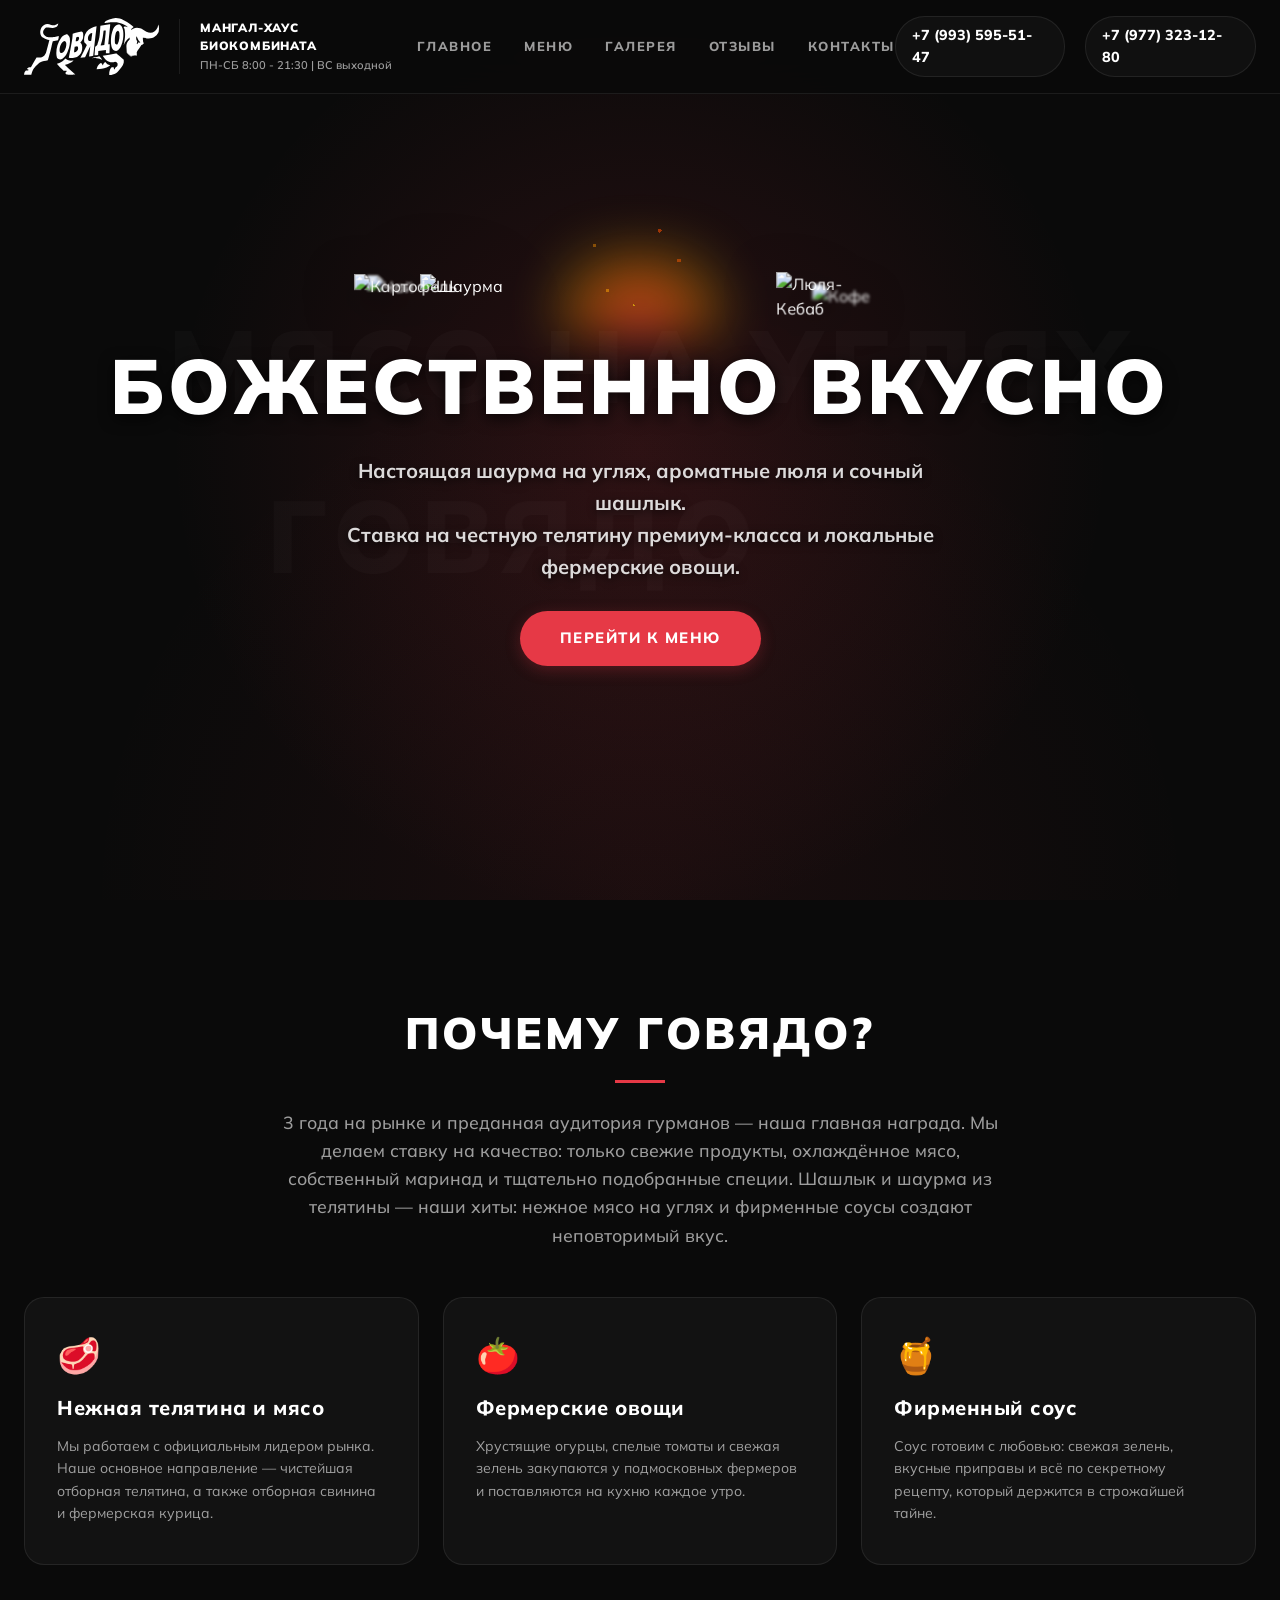
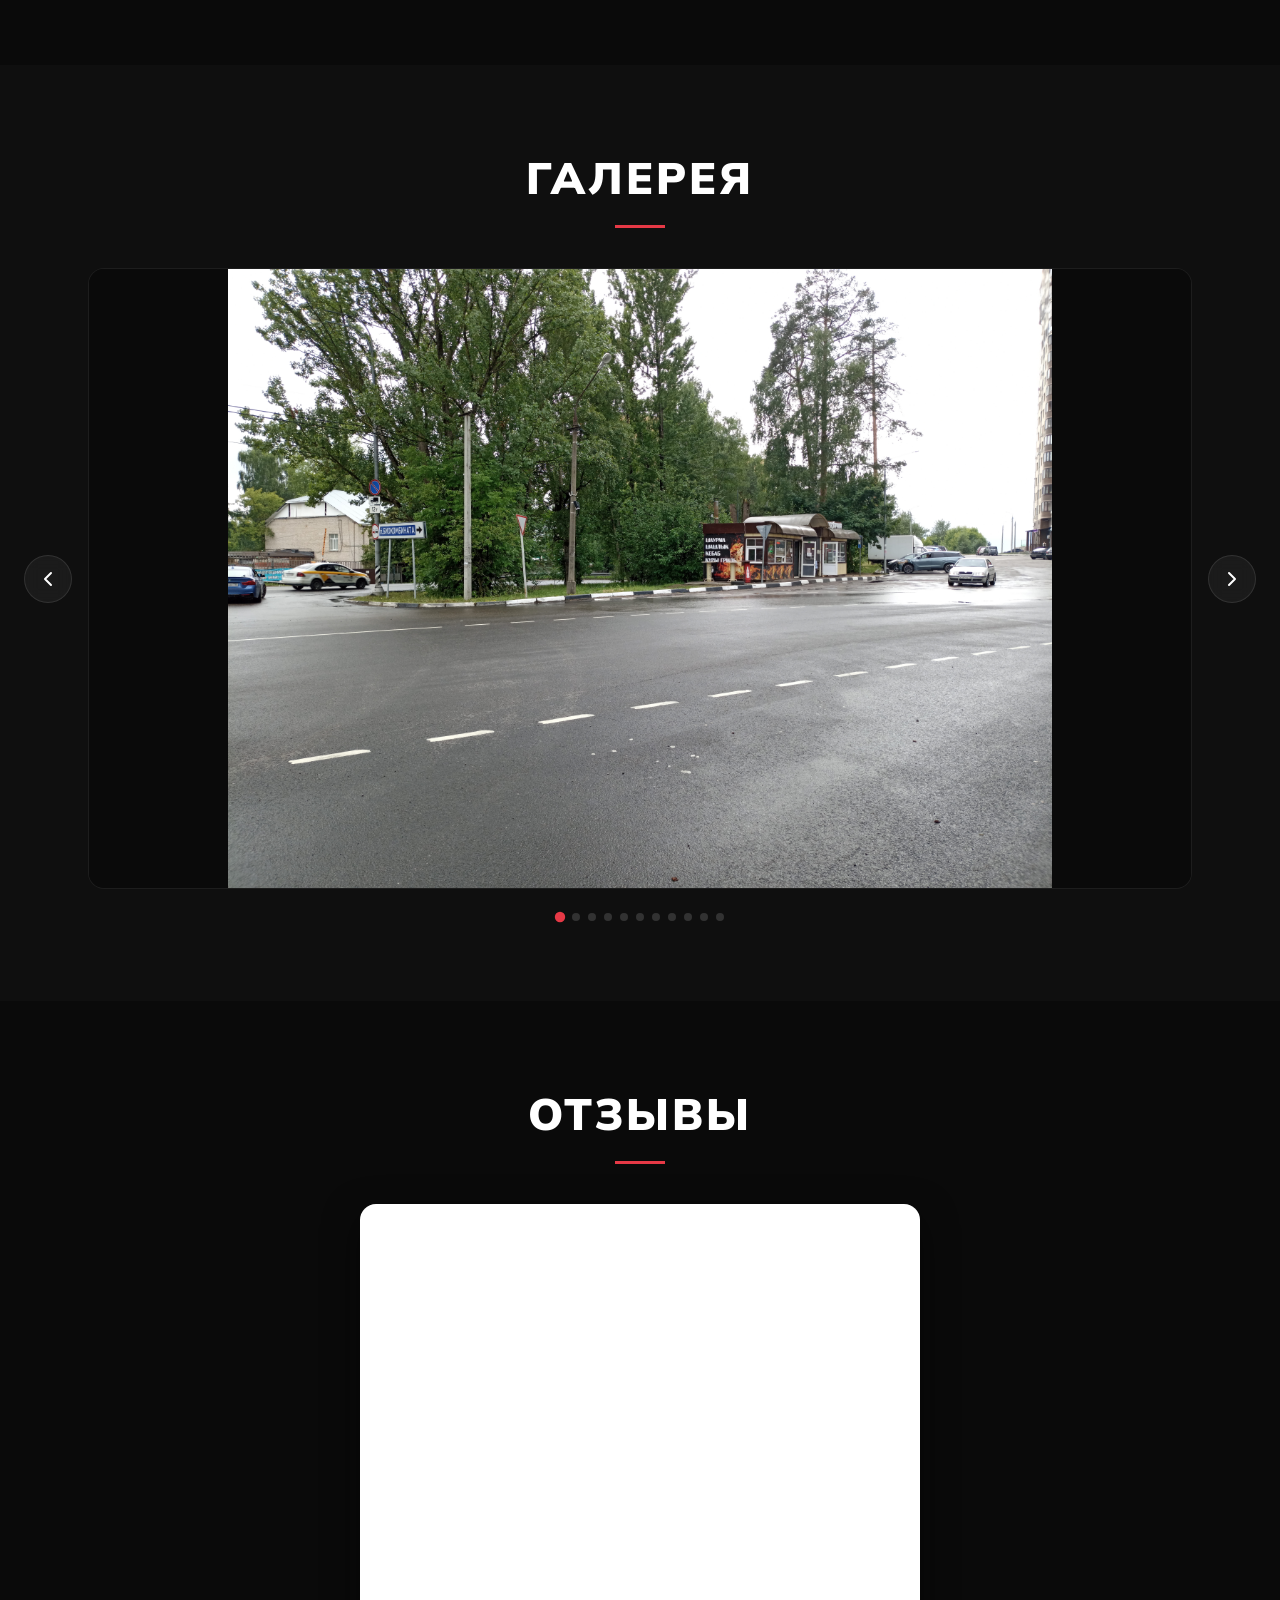
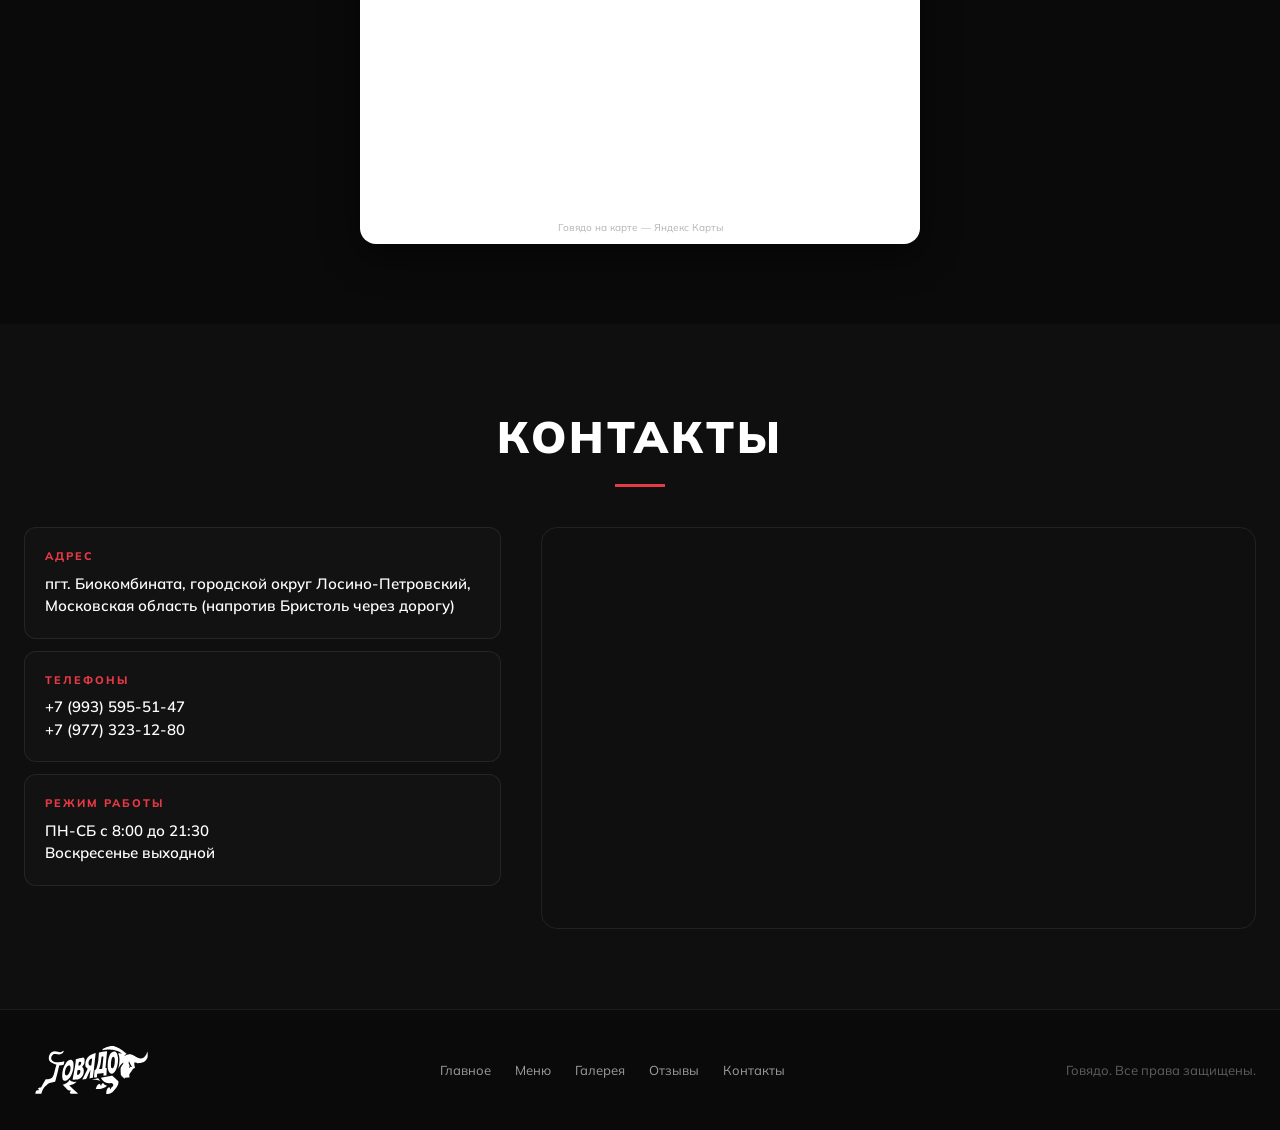
==== index.html @ b2fce22b "desfix" ====
<!DOCTYPE html>
<html lang="ru">
<head>
    <meta charset="UTF-8">
    <meta name="viewport" content="width=device-width, initial-scale=1.0">
    <title>Главная - Говядо</title>
    <meta name="description" content="Мангал-хаус Говядо в пгт Биокомбината. Премиальное мясо на углях, сочная телятина от Марр Руссия.">
    <link rel="preconnect" href="https://fonts.googleapis.com">
    <link rel="preconnect" href="https://fonts.gstatic.com" crossorigin>
    <link href="https://fonts.googleapis.com/css2?family=Mulish:wght@400;600;700;800;900&display=swap" rel="stylesheet">
    <link rel="stylesheet" href="assets/css/main.css?v=67.3">
    <link rel="icon" type="image/svg+xml" href="favicon.svg">

    <!-- Yandex.Metrika counter -->
    <script type="text/javascript">
        (function(m,e,t,r,i,k,a){
            m[i]=m[i]||function(){(m[i].a=m[i].a||[]).push(arguments)};
            m[i].l=1*new Date();
            for (var j = 0; j < document.scripts.length; j++) {if (document.scripts[j].src === r) { return; }}
            k=e.createElement(t),a=e.getElementsByTagName(t)[0],k.async=1,k.src=r,a.parentNode.insertBefore(k,a)
        })(window, document,'script','https://mc.yandex.ru/metrika/tag.js?id=110276403', 'ym');

        ym(110276403, 'init', {ssr:true, webvisor:true, clickmap:true, ecommerce:"dataLayer", referrer: document.referrer, url: location.href, accurateTrackBounce:true, trackLinks:true});
    </script>
    <noscript><div><img src="https://mc.yandex.ru/watch/110276403" style="position:absolute; left:-9999px;" alt="" /></div></noscript>
    <!-- /Yandex.Metrika counter -->
</head>
<body>

    <!-- Задний фон навигации (Для клика на пустое место) -->
    <div class="nav__backdrop"></div>
    
    <!-- Шапка -->
    <header class="header">
        <div class="header__inner">
            <div class="header__left">
                <a href="./" class="logo">
                    <img src="assets/images/logo-white.svg" alt="Говядо" class="logo__img">
                </a>
                <div class="header__shop-info">
                    <span class="shop-info__title">Мангал-хаус Биокомбината</span>
                    <span class="shop-info__subtitle">ПН-СБ 8:00 - 21:30 | ВС выходной</span>
                </div>
            </div>
            
            <nav class="nav">
                <a href="./" class="nav__link">Главное</a>
                <a href="menu" class="nav__link">Меню</a>
                <a href="./#gallery" class="nav__link">Галерея</a>
                <a href="./#reviews" class="nav__link">Отзывы</a>
                <a href="./#contacts" class="nav__link">Контакты</a>
            </nav>

            <div class="header__right">
                <a href="tel:+79935955147" class="header__phone">+7 (993) 595-51-47</a>
                <a href="tel:+79773231280" class="header__phone">+7 (977) 323-12-80</a>
                <button class="nav__toggle" aria-label="Открыть меню">
                    <span></span>
                    <span></span>
                    <span></span>
                </button>
            </div>
        </div>
    </header>

    <!-- Легенда (Hero) -->
    <section class="hero" id="hero">
        <div class="hero__bg">
            <div class="hero__bg-overlay"></div>
        </div>

        <div class="hero__marquee">
            <div class="marquee-row marquee-row--left">
                <div class="marquee-track">
                    <div class="marquee-group">
                        <span>МЯСО НА УГЛЯХ</span><span>ШАУРМА</span><span>ЗАКУСКИ</span>
                    </div>
                    <div class="marquee-group" aria-hidden="true">
                        <span>ЗАКУСКИ</span><span>ШАУРМА</span><span>МЯСО НА УГЛЯХ</span>
                    </div>
                </div>
            </div>
            <div class="marquee-row marquee-row--right">
                <div class="marquee-track">
                    <div class="marquee-group">
                        <span>ГОВЯДО</span><span>ГОВЯДО</span><span>ГОВЯДО</span><span>ГОВЯДО</span>
                    </div>
                    <div class="marquee-group" aria-hidden="true">
                        <span>ГОВЯДО</span><span>ГОВЯДО</span><span>ГОВЯДО</span><span>ГОВЯДО</span>
                    </div>
                </div>
            </div>
        </div>

        <div class="hero__product-wrapper">
            <img src="assets/images/tea.webp" class="hero__float hero__float--bg float-tea" alt="Чай">
            <img src="assets/images/coffee.webp" class="hero__float hero__float--bg float-coffee" alt="Кофе">
            <div class="hero__fire-glow"></div>
            <div class="hero__fire-sparks"></div>
            <img src="assets/images/shawarma.webp" class="hero__product-img" alt="Шаурма">
            <img src="assets/images/fries.webp" class="hero__float hero__float--fg float-fries" alt="Картофель">
            <img src="assets/images/kebab.webp" class="hero__float hero__float--fg float-kebab" alt="Люля-Кебаб">
        </div>

        <div class="hero__cta">
            <h1 class="hero__title">Божественно вкусно</h1>
            <p class="hero__subtitle">
                Настоящая шаурма на углях, ароматные люля и сочный шашлык.<br>
                Ставка на честную телятину премиум-класса и локальные фермерские овощи.
            </p>
            <a href="menu" class="hero__btn">Перейти к меню</a>
        </div>
    </section>

    <!-- О нас -->
    <section class="about">
        <div class="container">
            <h2 class="section-title">Почему Говядо?</h2>

            <p class="about__subtitle">
                3 года на рынке и преданная аудитория гурманов — наша главная награда. 
                Мы делаем ставку на качество: только свежие продукты, охлаждённое мясо, собственный маринад и тщательно подобранные специи.
                Шашлык и шаурма из телятины — наши хиты: нежное мясо на углях и фирменные соусы создают неповторимый вкус.
            </p>
            
            <div class="about__features">
                <div class="about__feature">
                    <div class="about__feature-icon">🥩</div>
                    <h3 class="about__feature-title">Нежная телятина и мясо</h3>
                    <p class="about__feature-text">Мы работаем с официальным лидером рынка. Наше основное направление — чистейшая отборная телятина, а также отборная свинина и фермерская курица.</p>
                </div>
                <div class="about__feature">
                    <div class="about__feature-icon">🍅</div>
                    <h3 class="about__feature-title">Фермерские овощи</h3>
                    <p class="about__feature-text">Хрустящие огурцы, спелые томаты и свежая зелень закупаются у подмосковных фермеров и поставляются на кухню каждое утро.</p>
                </div>
                <div class="about__feature">
                    <div class="about__feature-icon">🍯</div>
                    <h3 class="about__feature-title">Фирменный соус</h3>
                    <p class="about__feature-text">Соус готовим с любовью: свежая зелень, вкусные приправы и всё по секретному рецепту, который держится в строжайшей тайне.</p>
                </div>
            </div>
        </div>
    </section>

    <!-- Галерея -->
    <section class="gallery" id="gallery">
        <div class="container">
            <h2 class="section-title">Галерея</h2>
            <div class="gallery__slider">
                <button class="gallery__btn gallery__btn--prev" aria-label="Предыдущее фото">
                    <svg width="24" height="24" viewBox="0 0 24 24" fill="none" stroke="currentColor" stroke-width="2" stroke-linecap="round" stroke-linejoin="round"><polyline points="15 18 9 12 15 6"></polyline></svg>
                </button>
                <div class="gallery__viewport">
                    <div class="gallery__track">
                        <div class="gallery__slide"><img src="assets/images/panorama.jpg" alt="1"></div>
                        <div class="gallery__slide"><img src="assets/images/gallery-1.webp" alt="2"></div>
                        <div class="gallery__slide"><img src="assets/images/gallery-2.webp" alt="3"></div>
                        <div class="gallery__slide"><img src="assets/images/gallery-3.webp" alt="4"></div>
                        <div class="gallery__slide"><img src="assets/images/gallery-4.webp" alt="5"></div>
                        <div class="gallery__slide"><img src="assets/images/gallery-5.webp" alt="6"></div>
                        <div class="gallery__slide"><img src="assets/images/gallery-6.webp" alt="7"></div>
                        <div class="gallery__slide"><img src="assets/images/gallery-7.webp" alt="8"></div>
                        <div class="gallery__slide"><img src="assets/images/gallery-8.webp" alt="9"></div>
                        <div class="gallery__slide"><img src="assets/images/gallery-9.webp" alt="10"></div>
                        <div class="gallery__slide"><img src="assets/images/gallery-10.webp" alt="11"></div>
                    </div>
                </div>
                <button class="gallery__btn gallery__btn--next" aria-label="Следующее фото">
                    <svg width="24" height="24" viewBox="0 0 24 24" fill="none" stroke="currentColor" stroke-width="2" stroke-linecap="round" stroke-linejoin="round"><polyline points="9 18 15 12 9 6"></polyline></svg>
                </button>
            </div>
            <div class="gallery__dots"></div>
        </div>
    </section>

    <!-- Отзывы -->
    <section class="reviews" id="reviews">
        <div class="container">
            <h2 class="section-title">Отзывы</h2>
            <div class="reviews__widget-wrapper">
                <div class="reviews__widget">
                    <iframe class="reviews__iframe" src="https://yandex.ru/maps-reviews-widget/95020799240?comments" loading="lazy"></iframe>
                    <a href="https://yandex.ru/maps/org/govyado/95020799240/" target="_blank" class="reviews__yandex-link">Говядо на карте — Яндекс Карты</a>
                </div>
            </div>
        </div>
    </section>

    <!-- Контакты -->
    <section class="contacts" id="contacts">
        <div class="container">
            <h2 class="section-title">Контакты</h2>
            <div class="contacts__grid">
                <div class="contacts__info">
                    <div class="contacts__item">
                        <h3 class="contacts__label">Адрес</h3>
                        <p class="contacts__value">пгт. Биокомбината, городской округ Лосино-Петровский, Московская область (напротив Бристоль через дорогу)</p>
                    </div>
                    <div class="contacts__item">
                        <h3 class="contacts__label">Телефоны</h3>
                        <p class="contacts__value"><a href="tel:+79935955147">+7 (993) 595-51-47</a></p>
                        <p class="contacts__value"><a href="tel:+79773231280">+7 (977) 323-12-80</a></p>
                    </div>
                    <div class="contacts__item">
                        <h3 class="contacts__label">Режим работы</h3>
                        <p class="contacts__value">ПН-СБ с 8:00 до 21:30<br>Воскресенье выходной</p>
                    </div>
                </div>

                <div class="contacts__map">
                    <iframe 
                        src="https://yandex.ru/map-widget/v1/?ll=38.114979%2C55.915311&z=16&pt=38.114979%2C55.915311%2Cpm2rdm" 
                        width="100%" 
                        height="400" 
                        frameborder="0" 
                        allowfullscreen="true"
                        loading="lazy"
                        title="Карта Яндекс">
                    </iframe>
                </div>
            </div>
        </div>
    </section>

    <!-- Подвал -->
    <footer class="footer">
        <div class="container">
            <div class="footer__inner">
                <a href="#" class="logo">
                    <img src="assets/images/logo-white.svg" alt="Говядо" class="logo__img">
                </a>
                <nav class="footer__nav">
                    <a href="#hero">Главное</a>
                    <a href="menu">Меню</a>
                    <a href="#gallery">Галерея</a>
                    <a href="#reviews">Отзывы</a>
                    <a href="#contacts">Контакты</a>
                </nav>
                <p class="footer__copy">Говядо. Все права защищены.</p>
            </div>
        </div>
    </footer>

    <script src="assets/js/main.js?v=67.3"></script>
</body>
</html>
---- assets/css/main.css ----
/* ============================================
   Говядо — Unified Production Stylesheet
   Font: Mulish (weights 400,500,600,700,800,900)
   ============================================ */

/* ============================================
   CSS Variables & Reset
   ============================================ */
:root {
    --font-main: 'Mulish', -apple-system, BlinkMacSystemFont, 'Segoe UI', Roboto, sans-serif;
    --color-bg: #0a0a0a;
    --color-bg-secondary: #0f0f0f;
    --color-surface: #121212;
    --color-surface-hover: #181818;
    --color-accent: #e63946;
    --color-accent-hover: #f2525f;
    --color-accent-dark: #c42b38;
    --color-text: #ffffff;
    --color-text-muted: rgba(255, 255, 255, 0.6);
    --color-text-dim: rgba(255, 255, 255, 0.35);
    --color-border: rgba(255, 255, 255, 0.08);
    --color-border-hover: rgba(230, 57, 70, 0.25);
    --radius-sm: 8px;
    --radius-md: 12px;
    --radius-lg: 16px;
    --radius-xl: 20px;
    --radius-pill: 30px;
    --shadow-sm: 0 4px 12px rgba(0, 0, 0, 0.3);
    --shadow-md: 0 12px 35px rgba(0, 0, 0, 0.5);
    --shadow-accent: 0 4px 15px rgba(230, 57, 70, 0.25);
    --transition-fast: 0.2s cubic-bezier(0.25, 1, 0.5, 1);
    --transition-base: 0.3s cubic-bezier(0.25, 1, 0.5, 1);
    --transition-slow: 0.6s cubic-bezier(0.25, 1, 0.5, 1);
}

*, *::before, *::after {
    margin: 0;
    padding: 0;
    box-sizing: border-box;
}

html {
    scroll-behavior: smooth;
    font-size: 16px;
    -webkit-text-size-adjust: 100%;
    -webkit-font-smoothing: antialiased;
    -moz-osx-font-smoothing: grayscale;
}

body {
    font-family: var(--font-main);
    background-color: var(--color-bg);
    color: var(--color-text);
    line-height: 1.5;
    overflow-x: hidden;
    font-weight: 400;
}

a {
    color: inherit;
    text-decoration: none;
    font-family: var(--font-main);
}

button {
    font-family: var(--font-main);
}

img {
    max-width: 100%;
    height: auto;
    display: block;
}

.container {
    width: 100%;
    max-width: 1280px;
    margin: 0 auto;
    padding: 0 20px;
}

/* ============================================
   Header / Navigation (Додо-дизайн)
   ============================================ */
.header {
    position: fixed;
    top: 0;
    left: 0;
    right: 0;
    z-index: 1000;
    padding: 16px 0;
    background: rgba(10, 10, 10, 0.85);
    backdrop-filter: blur(20px);
    -webkit-backdrop-filter: blur(20px);
    border-bottom: 1px solid var(--color-border);
    transition: padding var(--transition-base), background var(--transition-base);
}

.header--scrolled {
    padding: 10px 0;
    background: rgba(10, 10, 10, 0.95);
}

.header__inner {
    display: flex;
    align-items: center;
    justify-content: space-between;
    max-width: 1280px;
    margin: 0 auto;
    padding: 0 20px;
    position: relative;
    z-index: 1001;
}

.header__left {
    display: flex;
    align-items: center;
    gap: 20px;
}

.header__shop-info {
    display: flex;
    flex-direction: column;
    border-left: 1px solid var(--color-border);
    padding-left: 20px;
}

.shop-info__title {
    font-size: 0.75rem;
    font-weight: 900;
    text-transform: uppercase;
    letter-spacing: 0.8px;
    color: var(--color-text);
}

.shop-info__subtitle {
    font-size: 0.7rem;
    font-weight: 600;
    color: var(--color-text-muted);
    margin-top: 2px;
}

.header__right {
    display: flex;
    align-items: center;
    gap: 20px;
}

.header__phone {
    font-size: 0.9rem;
    font-weight: 800;
    color: var(--color-text);
    transition: color var(--transition-fast), transform var(--transition-fast);
    padding: 8px 16px;
    background: rgba(255, 255, 255, 0.03);
    border: 1px solid var(--color-border);
    border-radius: var(--radius-pill);
}

.header__phone:hover {
    color: var(--color-accent);
    border-color: var(--color-border-hover);
    transform: translateY(-1px);
}

.nav__backdrop {
    position: fixed;
    inset: 0;
    background: rgba(0, 0, 0, 0.7);
    backdrop-filter: blur(8px);
    -webkit-backdrop-filter: blur(8px);
    opacity: 0;
    visibility: hidden;
    transition: opacity 0.4s ease, visibility 0.4s ease;
    z-index: 998;
}

.nav--open .nav__backdrop {
    opacity: 1;
    visibility: visible;
}

.logo__img {
    display: block;
    width: 120px;
    height: auto;
    max-width: 220px;
    transition: width var(--transition-base);
}

.header--scrolled .logo__img {
    width: 105px;
}

.nav {
    display: flex;
    gap: 32px;
}

.nav__link {
    font-family: var(--font-main);
    font-size: 0.8125rem;
    font-weight: 800;
    text-transform: uppercase;
    letter-spacing: 1.5px;
    color: var(--color-text-muted);
    transition: color var(--transition-fast);
    position: relative;
    padding: 6px 0;
}

.nav__link::after {
    content: '';
    position: absolute;
    bottom: 0;
    left: 0;
    width: 0;
    height: 2px;
    background: var(--color-accent);
    transition: width var(--transition-base);
}

.nav__link:hover,
.nav__link--active {
    color: var(--color-text);
}

.nav__link:hover::after,
.nav__link--active::after {
    width: 100%;
}

.nav__toggle {
    display: none;
    flex-direction: column;
    gap: 5px;
    background: none;
    border: none;
    cursor: pointer;
    padding: 4px;
}

.nav__toggle span {
    display: block;
    width: 26px;
    height: 2px;
    background: var(--color-text);
    transition: all var(--transition-base);
}

/* ============================================
   Hero Section
   ============================================ */
.hero {
    position: relative;
    min-height: 100vh;
    min-height: 100dvh;
    display: flex;
    flex-direction: column;
    align-items: center;
    justify-content: center;
    overflow: hidden;
    padding-top: 100px;
    padding-bottom: 60px;
}

.hero__bg {
    position: absolute;
    inset: 0;
    z-index: 1;
    background:
        radial-gradient(circle at 50% 50%, rgba(230, 57, 70, 0.15) 0%, transparent 60%),
        var(--color-bg);
}

.hero__bg-overlay {
    position: absolute;
    inset: 0;
    background: radial-gradient(circle at 50% 100%, rgba(230, 57, 70, 0.08) 0%, transparent 50%);
}

.hero__marquee {
    position: absolute;
    inset: 0;
    display: flex;
    flex-direction: column;
    justify-content: center;
    gap: 16px;
    z-index: 2;
    overflow: hidden;
    opacity: 0.7;
}

.marquee-row {
    display: flex;
    width: 100%;
    overflow: hidden;
    user-select: none;
}

.marquee-track {
    display: flex;
    width: max-content;
    will-change: transform;
}

.marquee-row--left .marquee-track {
    animation: marquee-left 28s linear infinite;
}

.marquee-row--right .marquee-track {
    animation: marquee-right 28s linear infinite;
}

.marquee-group {
    display: flex;
    align-items: center;
    justify-content: space-around;
    min-width: 100%;
    gap: 40px;
    padding-right: 40px;
}

.marquee-group span {
    font-family: var(--font-main);
    font-size: clamp(2.5rem, 8vw, 6.5rem);
    font-weight: 900;
    text-transform: uppercase;
    letter-spacing: 6px;
    color: rgba(255, 255, 255, 0.035);
}

@keyframes marquee-left {
    0% { transform: translate3d(0, 0, 0); }
    100% { transform: translate3d(-50%, 0, 0); }
}

@keyframes marquee-right {
    0% { transform: translate3d(-50%, 0, 0); }
    100% { transform: translate3d(0, 0, 0); }
}

.hero__product-wrapper {
    position: relative;
    display: flex;
    justify-content: center;
    align-items: center;
    width: clamp(260px, 42vw, 440px);
    margin: 20px auto;
    z-index: 3;
}

.hero__product-img {
    width: 100%;
    height: auto;
    position: relative;
    z-index: 5;
    filter: drop-shadow(0 20px 40px rgba(0, 0, 0, 0.8));
    animation: mainProductFloat 6s ease-in-out infinite;
}

@keyframes mainProductFloat {
    0%, 100% { transform: translateY(0) rotate(0deg); }
    50% { transform: translateY(-12px) rotate(1.5deg); }
}

.hero__fire-glow {
    position: absolute;
    bottom: -35px;
    left: 50%;
    transform: translateX(-50%);
    width: 180px;
    height: 90px;
    background: radial-gradient(ellipse at bottom, 
        rgba(230, 57, 70, 0.9) 0%, 
        rgba(255, 107, 0, 0.6) 35%, 
        rgba(255, 215, 0, 0.2) 65%, 
        transparent 85%);
    filter: blur(24px);
    mix-blend-mode: screen;
    z-index: 4;
    animation: fireBreathing 3s ease-in-out infinite alternate;
    pointer-events: none;
}

.hero__fire-sparks {
    position: absolute;
    bottom: -15px;
    left: 50%;
    transform: translateX(-50%);
    width: 130px;
    height: 150px;
    background-image: 
        radial-gradient(circle at 25% 85%, rgba(255,140,0,0.85) 1.5px, transparent 1.5px),
        radial-gradient(circle at 65% 45%, rgba(255,69,0,0.9) 2px, transparent 2px),
        radial-gradient(circle at 45% 95%, rgba(255,223,0,0.9) 1px, transparent 1px),
        radial-gradient(circle at 80% 65%, rgba(255,69,0,0.8) 2px, transparent 2px),
        radial-gradient(circle at 15% 55%, rgba(255,140,0,0.7) 1.5px, transparent 1.5px);
    background-size: 100% 100%;
    opacity: 0.6;
    filter: blur(0.5px);
    mix-blend-mode: screen;
    z-index: 4;
    animation: sparksRise 4.5s linear infinite;
    pointer-events: none;
}

@keyframes fireBreathing {
    0% { transform: translateX(-50%) scale(0.9) rotate(-1deg); opacity: 0.75; }
    100% { transform: translateX(-50%) scale(1.15) rotate(1deg); opacity: 1; }
}

@keyframes sparksRise {
    0% { transform: translateX(-50%) translateY(25px); opacity: 0; }
    15% { opacity: 0.85; }
    85% { opacity: 0.5; }
    100% { transform: translateX(-50%) translateY(-55px); opacity: 0; }
}

.hero__float {
    position: absolute;
    width: clamp(65px, 11vw, 110px);
    height: auto;
    pointer-events: none;
    will-change: transform;
    filter: drop-shadow(0 12px 24px rgba(0, 0, 0, 0.6));
}

.hero__float--bg {
    z-index: 2;
}

.hero__float--fg {
    z-index: 6;
}

.float-tea {
    top: 5%;
    left: -12%;
    animation: floatBK1 16s ease-in-out infinite;
    filter: drop-shadow(0 10px 20px rgba(0, 0, 0, 0.5)) blur(1px);
}

.float-coffee {
    top: 40%;
    right: -14%;
    animation: floatBK2 18s ease-in-out infinite;
    filter: drop-shadow(0 10px 20px rgba(0, 0, 0, 0.5)) blur(1.5px);
}

.float-fries {
    bottom: 2%;
    left: -15%;
    animation: floatBK3 14s ease-in-out infinite;
}

.float-kebab {
    top: -10%;
    right: -6%;
    animation: floatBK4 20s ease-in-out infinite;
}

@keyframes floatBK1 {
    0% { transform: translate3d(0, 0, 0) rotate(0deg) scale(0.95); }
    33% { transform: translate3d(-12px, -18px, 0) rotate(7deg) scale(1.02); }
    66% { transform: translate3d(10px, 12px, 0) rotate(-6deg) scale(0.93); }
    100% { transform: translate3d(0, 0, 0) rotate(0deg) scale(0.95); }
}

@keyframes floatBK2 {
    0% { transform: translate3d(0, 0, 0) rotate(0deg) scale(0.9); }
    50% { transform: translate3d(15px, -25px, 0) rotate(-14deg) scale(0.97); }
    100% { transform: translate3d(0, 0, 0) rotate(0deg) scale(0.9); }
}

@keyframes floatBK3 {
    0% { transform: translate3d(0, 0, 0) rotate(0deg) scale(1.05); }
    50% { transform: translate3d(-10px, 20px, 0) rotate(12deg) scale(0.98); }
    100% { transform: translate3d(0, 0, 0) rotate(0deg) scale(1.05); }
}

@keyframes floatBK4 {
    0% { transform: translate3d(0, 0, 0) rotate(0deg) scale(1); }
    33% { transform: translate3d(18px, 12px, 0) rotate(-9deg) scale(1.06); }
    66% { transform: translate3d(-8px, -15px, 0) rotate(8deg) scale(0.96); }
    100% { transform: translate3d(0, 0, 0) rotate(0deg) scale(1); }
}

.hero__cta {
    position: relative;
    z-index: 10;
    text-align: center;
    padding: 0 20px;
    margin-top: 10px;
}

.hero__title {
    font-family: var(--font-main);
    font-size: clamp(2.2rem, 7vw, 4.8rem);
    font-weight: 900;
    text-transform: uppercase;
    letter-spacing: 4px;
    margin-bottom: 12px;
    color: var(--color-text);
    text-shadow: 0 4px 15px rgba(0, 0, 0, 0.8);
}

.hero__subtitle {
    font-family: var(--font-main);
    font-size: clamp(0.95rem, 3vw, 1.25rem);
    font-weight: 700;
    color: rgba(255, 255, 255, 0.85);
    max-width: 600px;
    margin: 0 auto 28px;
    line-height: 1.6;
    text-shadow: 0 2px 8px rgba(0, 0, 0, 0.8);
}

.hero__btn {
    display: inline-block;
    background: var(--color-accent);
    color: var(--color-text);
    padding: 16px 40px;
    border-radius: var(--radius-pill);
    font-weight: 800;
    font-size: 0.9375rem;
    text-transform: uppercase;
    letter-spacing: 1.5px;
    box-shadow: var(--shadow-accent);
    transition: background var(--transition-fast), transform var(--transition-fast), box-shadow var(--transition-fast);
}

.hero__btn:hover {
    background: var(--color-accent-hover);
    transform: translateY(-2px);
    box-shadow: 0 6px 20px rgba(230, 57, 70, 0.4);
}

/* ============================================
   Section Typography
   ============================================ */
.section-title {
    font-family: var(--font-main);
    font-size: clamp(1.8rem, 5vw, 2.75rem);
    font-weight: 900;
    text-transform: uppercase;
    letter-spacing: 3px;
    text-align: center;
    margin-bottom: 40px;
    color: var(--color-text);
    position: relative;
}

.section-title::after {
    content: '';
    display: block;
    width: 50px;
    height: 3px;
    background: var(--color-accent);
    margin: 14px auto 0;
}

/* ============================================
   About Section (Додо-плитки контроля качества)
   ============================================ */
.about {
    padding: 100px 0;
    background: var(--color-bg);
}

.about__subtitle {
    font-family: var(--font-main);
    font-size: clamp(0.95rem, 3vw, 1.1rem);
    font-weight: 500;
    color: var(--color-text-muted);
    text-align: center;
    max-width: 720px;
    margin: -15px auto 48px;
    line-height: 1.6;
}

.about__features {
    display: grid;
    grid-template-columns: 1fr;
    gap: 24px;
}

.about__feature {
    display: flex;
    flex-direction: column;
    align-items: flex-start;
    padding: 32px;
    background: var(--color-surface);
    border-radius: var(--radius-xl);
    border: 1px solid var(--color-border);
    transition: border-color var(--transition-base), transform var(--transition-base), box-shadow var(--transition-base);
}

.about__feature:hover {
    border-color: var(--color-border-hover);
    transform: translateY(-4px);
    box-shadow: var(--shadow-md);
}

.about__feature-icon {
    font-size: 2.2rem;
    margin-bottom: 20px;
    line-height: 1;
}

.about__feature-title {
    font-family: var(--font-main);
    font-size: 1.25rem;
    font-weight: 800;
    margin-bottom: 12px;
    color: var(--color-text);
    letter-spacing: 0.5px;
}

.about__feature-text {
    font-family: var(--font-main);
    font-size: 0.875rem;
    color: var(--color-text-muted);
    line-height: 1.6;
}

/* ============================================
   Gallery Section (Адаптировано и исправлено)
   ============================================ */
.gallery {
    padding: 80px 0;
    background: var(--color-bg-secondary);
}

.gallery__slider {
    position: relative;
    display: flex;
    align-items: center;
    gap: 16px;
}

.gallery__viewport {
    flex: 1;
    overflow: hidden;
    border-radius: var(--radius-lg);
    border: 1px solid var(--color-border);
    background: var(--color-bg);
    aspect-ratio: 16 / 9; 
    position: relative;
}

.gallery__track {
    display: flex;
    height: 100%;
    transition: transform var(--transition-slow);
    will-change: transform;
}

.gallery__slide {
    flex: 0 0 100%;
    width: 100%;
    height: 100%;
    display: flex;
    align-items: center;
    justify-content: center;
    background: var(--color-bg);
    overflow: hidden;
}

.gallery__slide img {
    width: 100%;
    height: 100%;
    object-fit: contain;
    object-position: center;
    display: block;
}

.gallery__btn {
    flex-shrink: 0;
    width: 48px;
    height: 48px;
    border-radius: 50%;
    border: 1px solid rgba(255, 255, 255, 0.1);
    background: rgba(255, 255, 255, 0.05);
    color: var(--color-text);
    cursor: pointer;
    display: flex;
    align-items: center;
    justify-content: center;
    transition: all var(--transition-fast);
    backdrop-filter: blur(8px);
}

.gallery__btn:hover {
    background: var(--color-accent);
    border-color: var(--color-accent);
    transform: scale(1.1);
}

.gallery__btn:active {
    transform: scale(0.95);
}

.gallery__btn--prev {
    order: -1;
}

.gallery__dots {
    display: flex;
    justify-content: center;
    gap: 8px;
    margin-top: 24px;
}

.gallery__dot {
    width: 8px;
    height: 8px;
    border-radius: 50%;
    border: none;
    background: rgba(255, 255, 255, 0.15);
    cursor: pointer;
    transition: all var(--transition-base);
    padding: 0;
}

.gallery__dot--active {
    background: var(--color-accent);
    transform: scale(1.3);
}

/* ============================================
   Reviews Section
   ============================================ */
.reviews {
    padding: 80px 0;
    background: var(--color-bg);
}

.reviews__widget-wrapper {
    display: flex;
    justify-content: center;
    align-items: center;
    width: 100%;
    margin-top: 20px;
}

.reviews__widget {
    position: relative;
    width: 100%;
    max-width: 560px;
    height: 540px;
    overflow: hidden;
    background: #ffffff;
    border: 1px solid var(--color-border);
    border-radius: var(--radius-lg);
    box-shadow: var(--shadow-md);
    transition: transform var(--transition-base), border-color var(--transition-base), box-shadow var(--transition-base);
}

.reviews__widget:hover {
    transform: translateY(-4px);
    border-color: var(--color-border-hover);
    box-shadow: 0 12px 40px rgba(230, 57, 70, 0.15);
}

.reviews__iframe {
    width: 100%;
    height: 100%;
    border: none;
    box-sizing: border-box;
    display: block;
}

.reviews__yandex-link {
    box-sizing: border-box;
    text-decoration: none;
    color: #b3b3b3;
    font-size: 10px;
    font-family: 'YS Text', var(--font-main), sans-serif;
    padding: 0 20px;
    position: absolute;
    bottom: 8px;
    width: 100%;
    text-align: center;
    left: 0;
    overflow: hidden;
    text-overflow: ellipsis;
    white-space: nowrap;
    z-index: 2;
    transition: color var(--transition-fast);
}

.reviews__yandex-link:hover {
    color: var(--color-accent);
}

/* ============================================
   MENU PAGE — Interactive Dodo-style
   ============================================ */
.page-menu {
    padding-top: 86px;
}

.menu-section {
    padding: 30px 0 100px;
    background: var(--color-bg);
}

/* Sticky Categories Bar */
.menu-categories {
    position: sticky;
    top: 86px;
    background: rgba(10, 10, 10, 0.85);
    backdrop-filter: blur(20px);
    -webkit-backdrop-filter: blur(20px);
    z-index: 100;
    border-bottom: 1px solid var(--color-border);
    padding: 14px 0;
    overflow-x: auto;
    white-space: nowrap;
    scrollbar-width: none;
    -webkit-overflow-scrolling: touch;
    transition: top var(--transition-base);
}

.menu-categories::-webkit-scrollbar {
    display: none;
}

.menu-categories__inner {
    display: flex;
    justify-content: center;
    gap: 8px;
    max-width: 1280px;
    margin: 0 auto;
    padding: 0 20px;
}

.category-btn {
    font-family: var(--font-main);
    background: var(--color-surface);
    color: var(--color-text-muted);
    border: 1px solid var(--color-border);
    padding: 10px 22px;
    border-radius: var(--radius-pill);
    font-size: 0.875rem;
    font-weight: 700;
    cursor: pointer;
    transition: all var(--transition-fast);
    white-space: nowrap;
}

.category-btn:hover {
    color: var(--color-text);
    border-color: rgba(255, 255, 255, 0.15);
}

.category-btn--active {
    background: var(--color-accent) !important;
    color: var(--color-text) !important;
    border-color: var(--color-accent) !important;
    box-shadow: var(--shadow-accent);
}

/* Grid layout */
.menu-grid {
    display: grid;
    grid-template-columns: 1fr;
    gap: 20px;
}

/* Dodo-Style Premium Menu Card */
.menu-card {
    background: var(--color-surface);
    border: 1px solid var(--color-border);
    border-radius: var(--radius-xl);
    overflow: hidden;
    display: flex;
    flex-direction: column;
    height: 100%;
    transition: border-color var(--transition-base), transform var(--transition-base), box-shadow var(--transition-base);
    cursor: pointer; 
}

.menu-card:hover {
    border-color: var(--color-border-hover);
    transform: translateY(-4px);
    box-shadow: var(--shadow-md);
}

.menu-card__img-wrapper {
    position: relative;
    width: 100%;
    aspect-ratio: 4 / 3;
    overflow: hidden;
    background: #000;
    border-bottom: 1px solid rgba(255, 255, 255, 0.02);
}

.menu-card__img {
    width: 100%;
    height: 100%;
    object-fit: cover;
    transition: transform var(--transition-slow);
}

.menu-card:hover .menu-card__img {
    transform: scale(1.04);
}

.menu-card__content {
    padding: 22px;
    flex-grow: 1;
    display: flex;
    flex-direction: column;
}

.menu-card__title {
    font-family: var(--font-main);
    font-size: 1.15rem;
    font-weight: 800;
    color: var(--color-text);
    margin-bottom: 8px;
    line-height: 1.35;
}

.menu-card__desc {
    font-family: var(--font-main);
    font-size: 0.8125rem;
    font-weight: 400;
    color: var(--color-text-muted);
    line-height: 1.55;
    margin-bottom: 20px;
    flex-grow: 1;
}

/* Вариации на карточке (Додо-переключатели) */
.card-variations {
    display: flex;
    flex-wrap: wrap;
    gap: 6px;
    margin-top: auto; 
    margin-bottom: 16px;
    background: rgba(255, 255, 255, 0.03);
    padding: 4px;
    border-radius: var(--radius-md);
    border: 1px solid var(--color-border);
}

.variation-btn {
    flex: 1 1 auto;
    min-width: 0;
    padding: 6px 12px;
    font-size: 0.75rem;
    font-weight: 700;
    line-height: 1.2;
    border-radius: var(--radius-sm);
    border: none;
    background: transparent;
    color: var(--color-text-muted);
    cursor: pointer;
    white-space: nowrap;
    transition: all var(--transition-fast);
}

.variation-btn:hover {
    color: var(--color-text);
}

.variation-btn--active {
    background: var(--color-accent);
    color: var(--color-text) !important;
    box-shadow: var(--shadow-sm);
}

/* Футер карточки (только цена) */
.menu-card__footer {
    display: flex;
    align-items: center;
    border-top: 1px solid rgba(255, 255, 255, 0.05);
    padding-top: 16px;
    margin-top: auto; 
}

.menu-card__price {
    font-family: var(--font-main);
    font-size: 1.25rem;
    font-weight: 900;
    color: var(--color-text);
    white-space: nowrap;
}

.price-val {
    font-family: var(--font-main);
}

/* Додо-кнопка вместо стандартного "Купить" */
.menu-card__action-btn {
    background: rgba(230, 57, 70, 0.1);
    color: var(--color-accent);
    border: 1px solid rgba(230, 57, 70, 0.25);
    padding: 8px 18px;
    border-radius: var(--radius-pill);
    font-size: 0.8125rem;
    font-weight: 800;
    cursor: pointer;
    transition: all var(--transition-fast);
}

.menu-card:hover .menu-card__action-btn {
    background: var(--color-accent);
    color: var(--color-text);
    border-color: var(--color-accent);
    box-shadow: var(--shadow-accent);
}

/* ============================================
   Додо-модальное окно просмотра (Modal Detail)
   ============================================ */
.modal {
    position: fixed;
    inset: 0;
    z-index: 1200;
    display: flex;
    align-items: center;
    justify-content: center;
    opacity: 0;
    visibility: hidden;
    transition: opacity var(--transition-base), visibility var(--transition-base);
}

.modal--open {
    opacity: 1;
    visibility: visible;
}

.modal__backdrop {
    position: absolute;
    inset: 0;
    background: rgba(0, 0, 0, 0.8);
    backdrop-filter: blur(12px);
}

.modal__container {
    position: relative;
    z-index: 2;
    background: var(--color-surface);
    border: 1px solid var(--color-border);
    border-radius: var(--radius-xl);
    width: 90%;
    max-width: 800px;
    max-height: 90vh;
    max-height: 90dvh;
    overflow-y: auto;
    box-shadow: var(--shadow-md);
    transform: scale(0.95);
    transition: transform var(--transition-base);
}

.modal--open .modal__container {
    transform: scale(1);
}

.modal__close {
    position: absolute;
    top: 16px;
    right: 16px;
    background: rgba(255, 255, 255, 0.05);
    border: 1px solid var(--color-border);
    border-radius: 50%;
    color: var(--color-text);
    width: 36px;
    height: 36px;
    display: flex;
    align-items: center;
    justify-content: center;
    cursor: pointer;
    transition: all var(--transition-fast);
    z-index: 10;
}

.modal__close:hover {
    background: var(--color-accent);
    border-color: var(--color-accent);
}

.modal__grid {
    display: grid;
    grid-template-columns: 1fr;
    gap: 24px;
    padding: 24px;
}

.modal__image-wrapper {
    background: #000;
    border-radius: var(--radius-lg);
    overflow: hidden;
    aspect-ratio: 4 / 3;
    display: flex;
    align-items: center;
    justify-content: center;
    border: 1px solid rgba(255, 255, 255, 0.03);
}

.modal__image {
    width: 100%;
    height: 100%;
    object-fit: cover;
    transition: opacity var(--transition-fast);
}

.modal__info {
    display: flex;
    flex-direction: column;
    justify-content: space-between;
}

.modal__badge {
    align-self: flex-start;
    background: rgba(230, 57, 70, 0.1);
    color: var(--color-accent);
    border: 1px solid rgba(230, 57, 70, 0.2);
    padding: 4px 12px;
    border-radius: var(--radius-pill);
    font-size: 0.7rem;
    font-weight: 800;
    letter-spacing: 0.5px;
    margin-bottom: 12px;
}

.modal__title {
    font-size: 1.5rem;
    font-weight: 900;
    line-height: 1.25;
    color: var(--color-text);
    margin-bottom: 12px;
}

.modal__desc {
    font-size: 0.875rem;
    color: var(--color-text-muted);
    line-height: 1.6;
    margin-bottom: 24px;
}

.modal__section-title {
    display: block;
    font-size: 0.75rem;
    font-weight: 800;
    text-transform: uppercase;
    letter-spacing: 1px;
    color: var(--color-text-dim);
    margin-bottom: 8px;
}

.modal__variations-wrapper {
    margin-bottom: 24px;
}

.modal__variations {
    display: flex;
    flex-wrap: wrap;
    gap: 8px;
    background: rgba(255, 255, 255, 0.03);
    padding: 4px;
    border-radius: var(--radius-md);
    border: 1px solid var(--color-border);
}

.modal-var-btn {
    flex: 1 1 auto;
    min-width: 0;
    padding: 8px 16px;
    font-size: 0.8125rem;
    font-weight: 700;
    border-radius: var(--radius-sm);
    border: none;
    background: transparent;
    color: var(--color-text-muted);
    cursor: pointer;
    transition: all var(--transition-fast);
}

.modal-var-btn--active {
    background: var(--color-accent);
    color: var(--color-text);
    box-shadow: var(--shadow-sm);
}

.modal__footer {
    display: flex;
    flex-direction: column;
    gap: 16px;
    border-top: 1px solid var(--color-border);
    padding-top: 20px;
    margin-top: auto;
}

.modal__price-block {
    display: flex;
    align-items: baseline;
    gap: 10px;
}

.modal__price-label {
    font-size: 0.8125rem;
    font-weight: 700;
    color: var(--color-text-dim);
}

.modal__price {
    font-size: 1.6rem;
    font-weight: 900;
    color: var(--color-text);
}

.modal__action-card {
    background: rgba(255, 255, 255, 0.02);
    border: 1px solid var(--color-border);
    border-radius: var(--radius-md);
    padding: 14px;
    text-align: center;
}

.modal__action-text {
    font-size: 0.75rem;
    color: var(--text-muted);
    margin-bottom: 10px;
    line-height: 1.4;
}

.modal__phone-btn {
    display: inline-block;
    background: var(--color-accent);
    color: var(--color-text);
    font-size: 0.875rem;
    font-weight: 900;
    padding: 10px 24px;
    border-radius: var(--radius-pill);
    box-shadow: var(--shadow-accent);
    transition: all var(--transition-fast);
}

.modal__phone-btn:hover {
    background: var(--color-accent-hover);
    transform: translateY(-1px);
}

/* ============================================
   Contacts Section
   ============================================ */
.contacts {
    padding: 80px 0;
    background: var(--color-bg-secondary);
}

.contacts__grid {
    display: grid;
    grid-template-columns: 1fr;
    gap: 24px;
}

.contacts__info {
    display: flex;
    flex-direction: column;
    gap: 12px;
}

.contacts__item {
    padding: 20px;
    background: var(--color-surface);
    border-radius: var(--radius-md);
    border: 1px solid var(--color-border);
}

.contacts__label {
    font-family: var(--font-main);
    font-size: 0.6875rem;
    font-weight: 800;
    text-transform: uppercase;
    letter-spacing: 2px;
    color: var(--color-accent);
    margin-bottom: 8px;
}

.contacts__value {
    font-family: var(--font-main);
    font-size: 0.9375rem;
    font-weight: 600;
    color: var(--color-text);
    line-height: 1.5;
}

.contacts__value a {
    color: var(--color-text);
    transition: color var(--transition-fast);
}

.contacts__value a:hover {
    color: var(--color-accent);
}

.contacts__map {
    border-radius: var(--radius-lg);
    overflow: hidden;
    border: 1px solid var(--color-border);
}

.contacts__map iframe {
    display: block;
    border: none;
    width: 100%;
    height: 320px;
}

/* ============================================
   Footer
   ============================================ */
.footer {
    padding: 36px 0;
    background: var(--color-bg);
    border-top: 1px solid var(--color-border);
}

.footer__inner {
    display: flex;
    flex-direction: column;
    align-items: center;
    gap: 16px;
    text-align: center;
}

.footer__nav {
    display: flex;
    gap: 24px;
    flex-wrap: wrap;
    justify-content: center;
}

.footer__nav a {
    font-family: var(--font-main);
    font-size: 0.8125rem;
    color: var(--color-text-muted);
    transition: color var(--transition-fast);
}

.footer__nav a:hover {
    color: var(--color-accent);
}

.footer .logo__img {
    height: 48px;
}

.footer__copy {
    font-family: var(--font-main);
    font-size: 0.8125rem;
    color: var(--color-text-dim);
}

.nav--open .nav__toggle span:nth-child(1) {
    transform: rotate(45deg) translate(5px, 5px);
}
.nav--open .nav__toggle span:nth-child(2) {
    opacity: 0;
}
.nav--open .nav__toggle span:nth-child(3) {
    transform: rotate(-45deg) translate(5px, -5px);
}

/* ============================================
   TABLET & DESKTOP (min-width: 580px)
   ============================================ */
@media (min-width: 580px) {
    .menu-grid {
        grid-template-columns: repeat(2, 1fr);
        gap: 24px;
    }
}

/* ============================================
   TABLET & DESKTOP (min-width: 768px)
   ============================================ */
@media (min-width: 768px) {
    .container {
        padding: 0 24px;
    }

    .header__inner {
        padding: 0 24px;
    }

    .hero {
        padding-top: 100px;
        padding-bottom: 80px;
    }

    .about__features {
        grid-template-columns: repeat(3, 1fr);
        gap: 24px;
    }

    .about__feature {
        padding: 40px 32px;
    }

    .contacts__grid {
        grid-template-columns: 1fr 1.5fr;
        gap: 40px;
    }

    .contacts__map iframe {
        height: 400px;
    }

    .footer__inner {
        flex-direction: row;
        justify-content: space-between;
        text-align: left;
    }

    .modal__grid {
        grid-template-columns: 1.1fr 1fr;
        padding: 40px;
        gap: 32px;
    }

    .reviews__widget {
        height: 640px;
    }
}

/* ============================================
   DESKTOP (min-width: 992px)
   ============================================ */
@media (min-width: 992px) {
    .menu-grid {
        grid-template-columns: repeat(3, 1fr);
        gap: 30px;
    }
}

/* ============================================
   LARGE DESKTOP (min-width: 1200px)
   ============================================ */
@media (min-width: 1200px) {
    .logo__img {
        width: 135px;
    }

    .header--scrolled .logo__img {
        width: 115px;
    }

    .menu-grid {
        grid-template-columns: repeat(4, 1fr);
    }
}

/* ============================================
   MOBILE SPECIFIC (max-width: 767px)
   ============================================ */
@media (max-width: 767px) {
    .nav__toggle {
        display: flex;
        width: 44px;
        height: 44px;
        align-items: center;
        justify-content: center;
        flex-direction: column;
        gap: 5px;
        padding: 0;
        border-radius: 8px;
        background: rgba(255, 255, 255, 0.04);
        border: 1px solid var(--color-border);
        position: relative;
        z-index: 1005;
    }

    .nav {
        position: fixed;
        top: 0;
        right: -100%;
        width: 280px;
        max-width: 80vw;
        height: 100vh;
        height: 100dvh;
        background: var(--color-surface);
        flex-direction: column;
        padding: 100px 24px 32px;
        gap: 0;
        transition: right var(--transition-base);
        z-index: 999;
        border-left: 1px solid var(--color-border);
        overflow-y: auto;
        -webkit-overflow-scrolling: touch;
    }

    .nav--open .nav { 
        right: 0; 
    }

    .nav--open .nav__backdrop { 
        opacity: 1; 
        visibility: visible; 
    }

    .nav__link {
        font-size: 1rem;
        padding: 18px 0;
        display: block;
        width: 100%;
        border-bottom: 1px solid var(--color-border);
    }

    .nav__link:last-child {
        border-bottom: none;
    }

    .nav__link::after {
        display: none !important;
    }

    .logo__img {
        width: 110px !important;
    }

    .menu-categories {
        top: 77px;
        padding: 10px 0;
    }

    .category-btn {
        padding: 8px 18px;
        font-size: 0.8125rem;
    }

    .gallery__btn {
        display: none;
    }
}

@media (max-width: 991px) {
    .header__shop-info {
        display: none;
    }
}

@media (max-width: 579px) {
    .header__phone {
        display: none;
    }
}
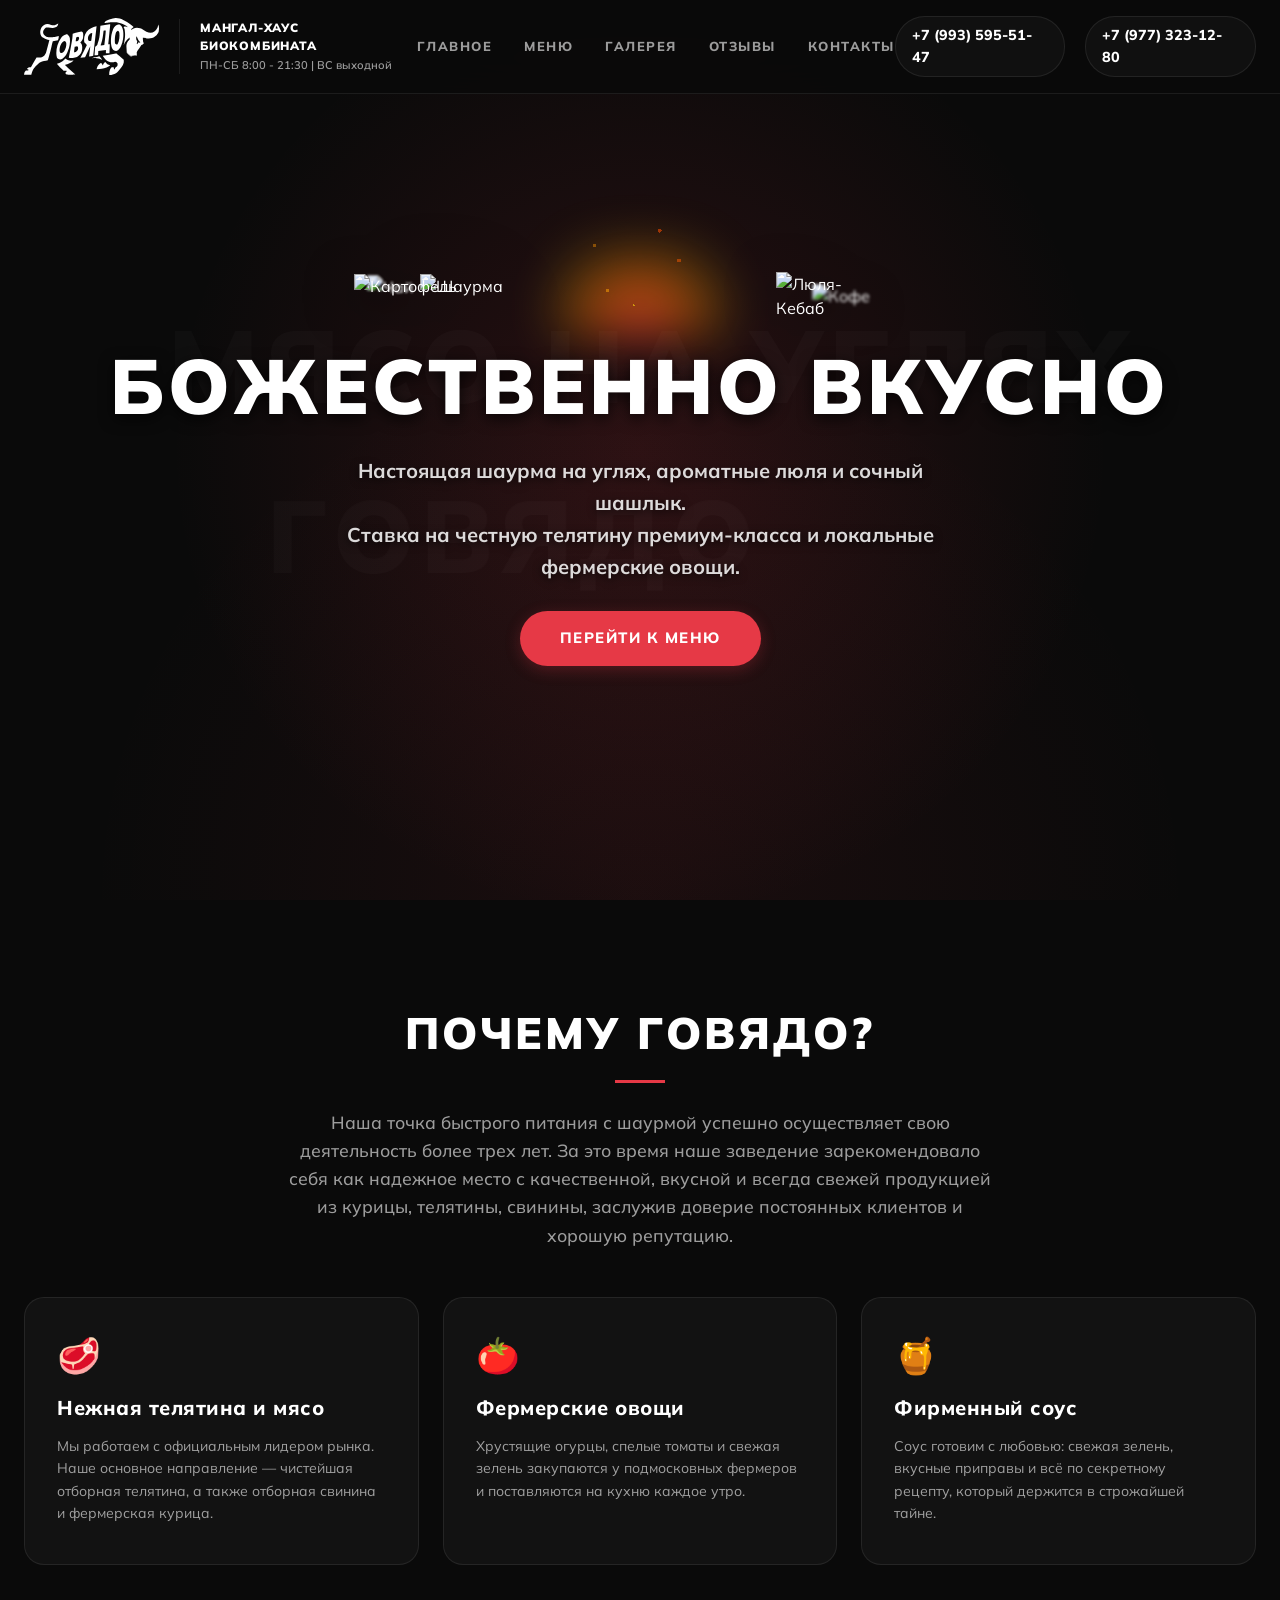
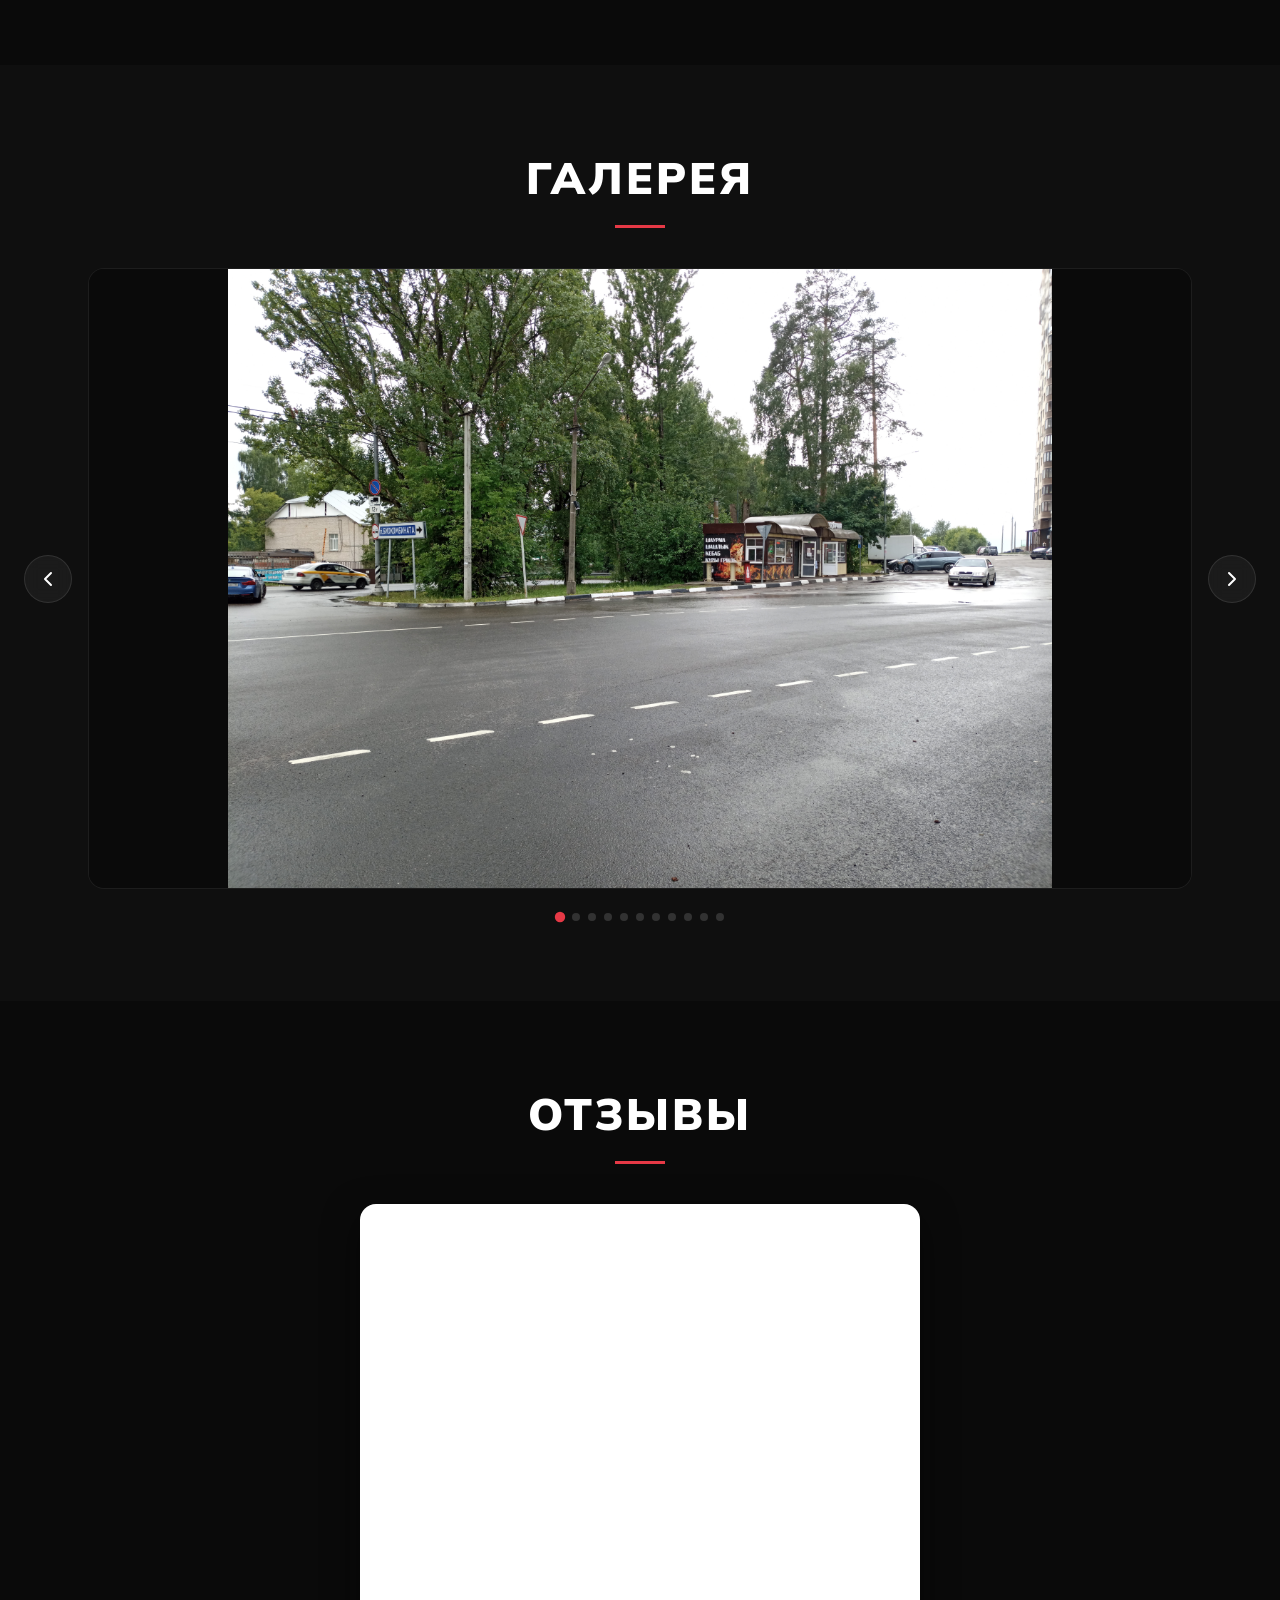
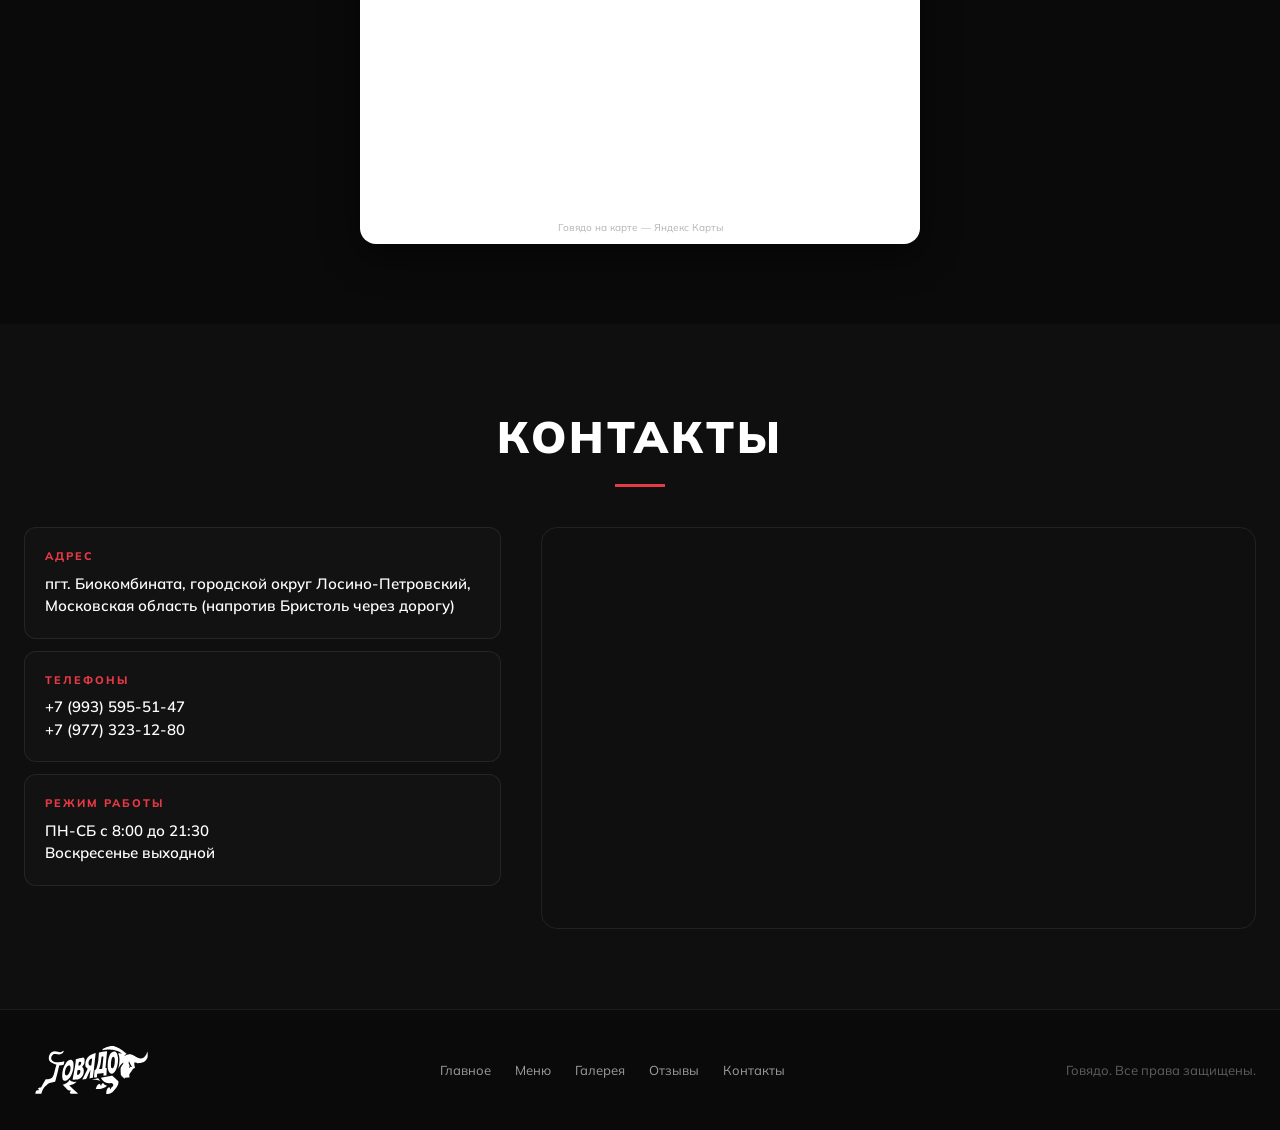
==== commit 15e157e2: "indexfix" ====
--- a/index.html
+++ b/index.html
@@ -118,9 +118,8 @@
             <h2 class="section-title">Почему Говядо?</h2>
 
             <p class="about__subtitle">
-                3 года на рынке и преданная аудитория гурманов — наша главная награда. 
-                Мы делаем ставку на качество: только свежие продукты, охлаждённое мясо, собственный маринад и тщательно подобранные специи.
-                Шашлык и шаурма из телятины — наши хиты: нежное мясо на углях и фирменные соусы создают неповторимый вкус.
+                Наша точка быстрого питания с шаурмой успешно осуществляет свою деятельность более трех лет. 
+                За это время наше заведение зарекомендовало себя как надежное место с качественной, вкусной и всегда свежей продукцией из курицы, телятины, свинины, заслужив доверие постоянных клиентов и хорошую репутацию.
             </p>
             
             <div class="about__features">
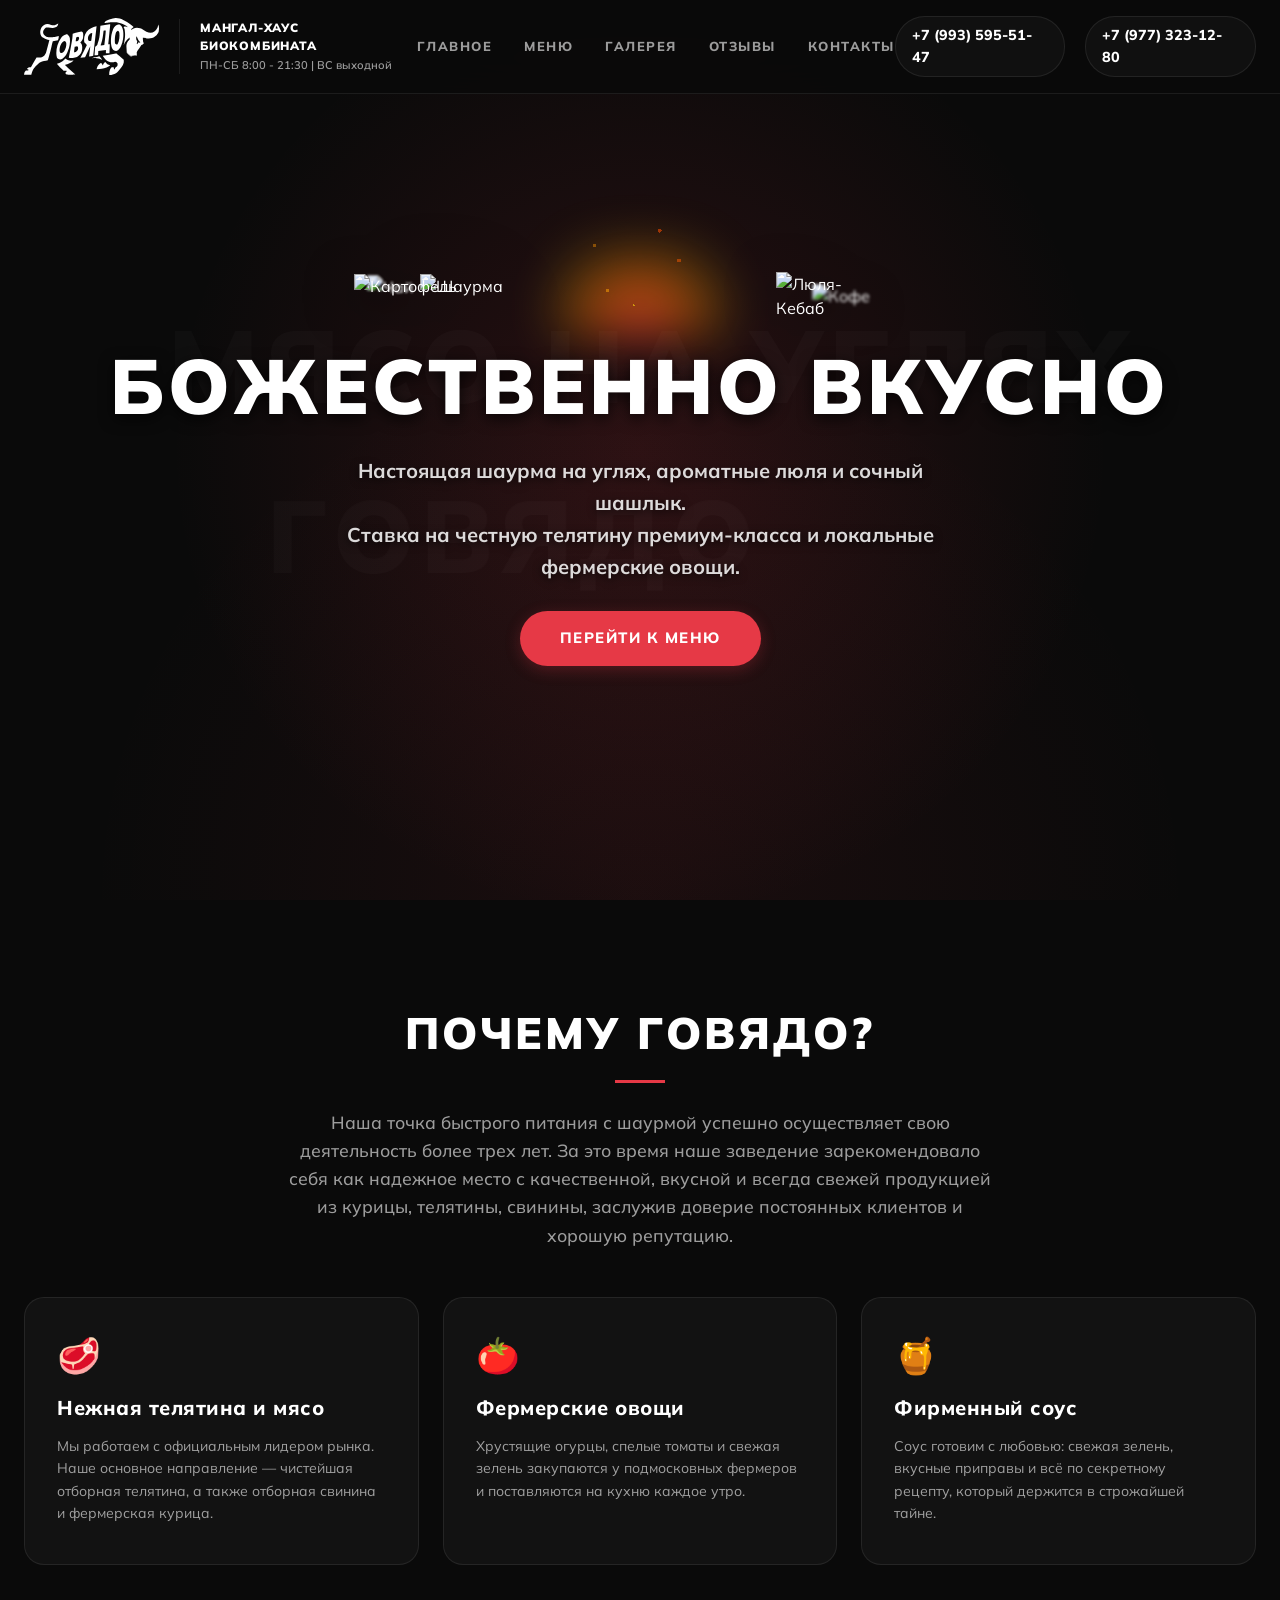
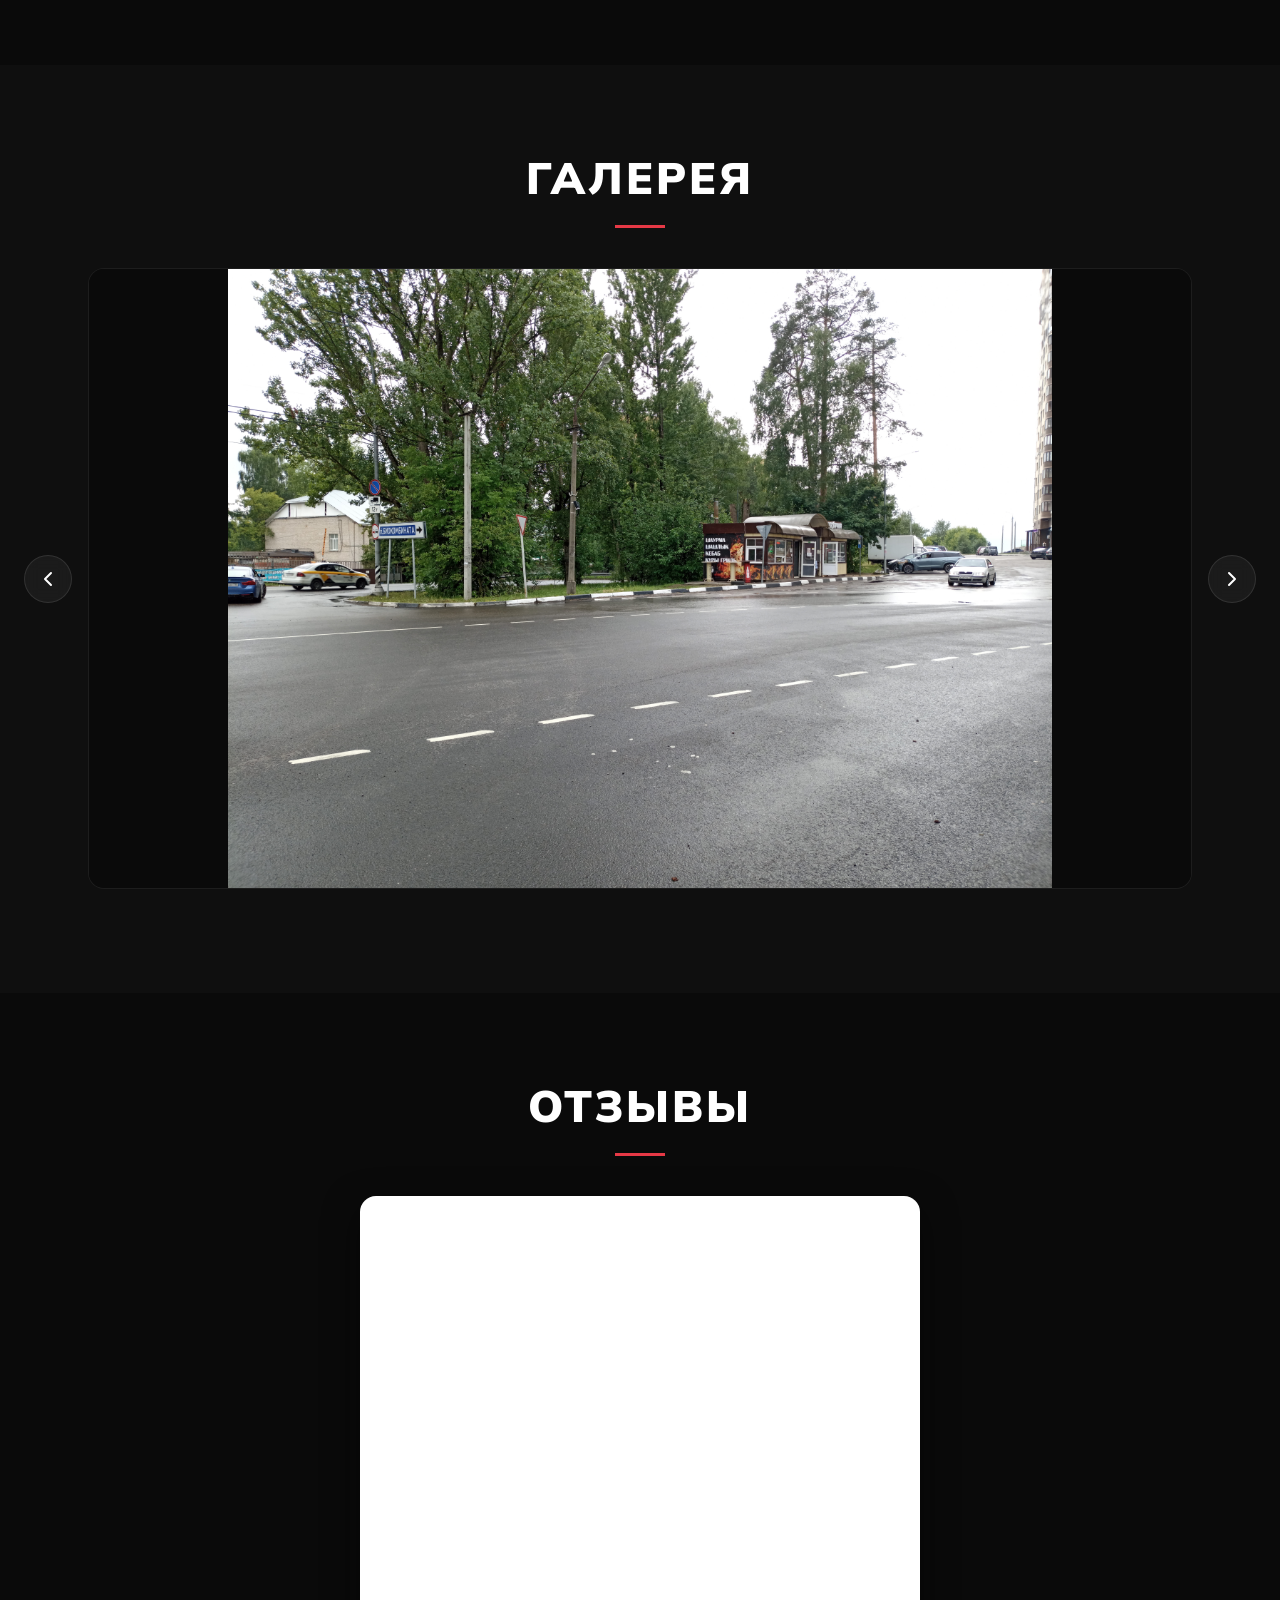
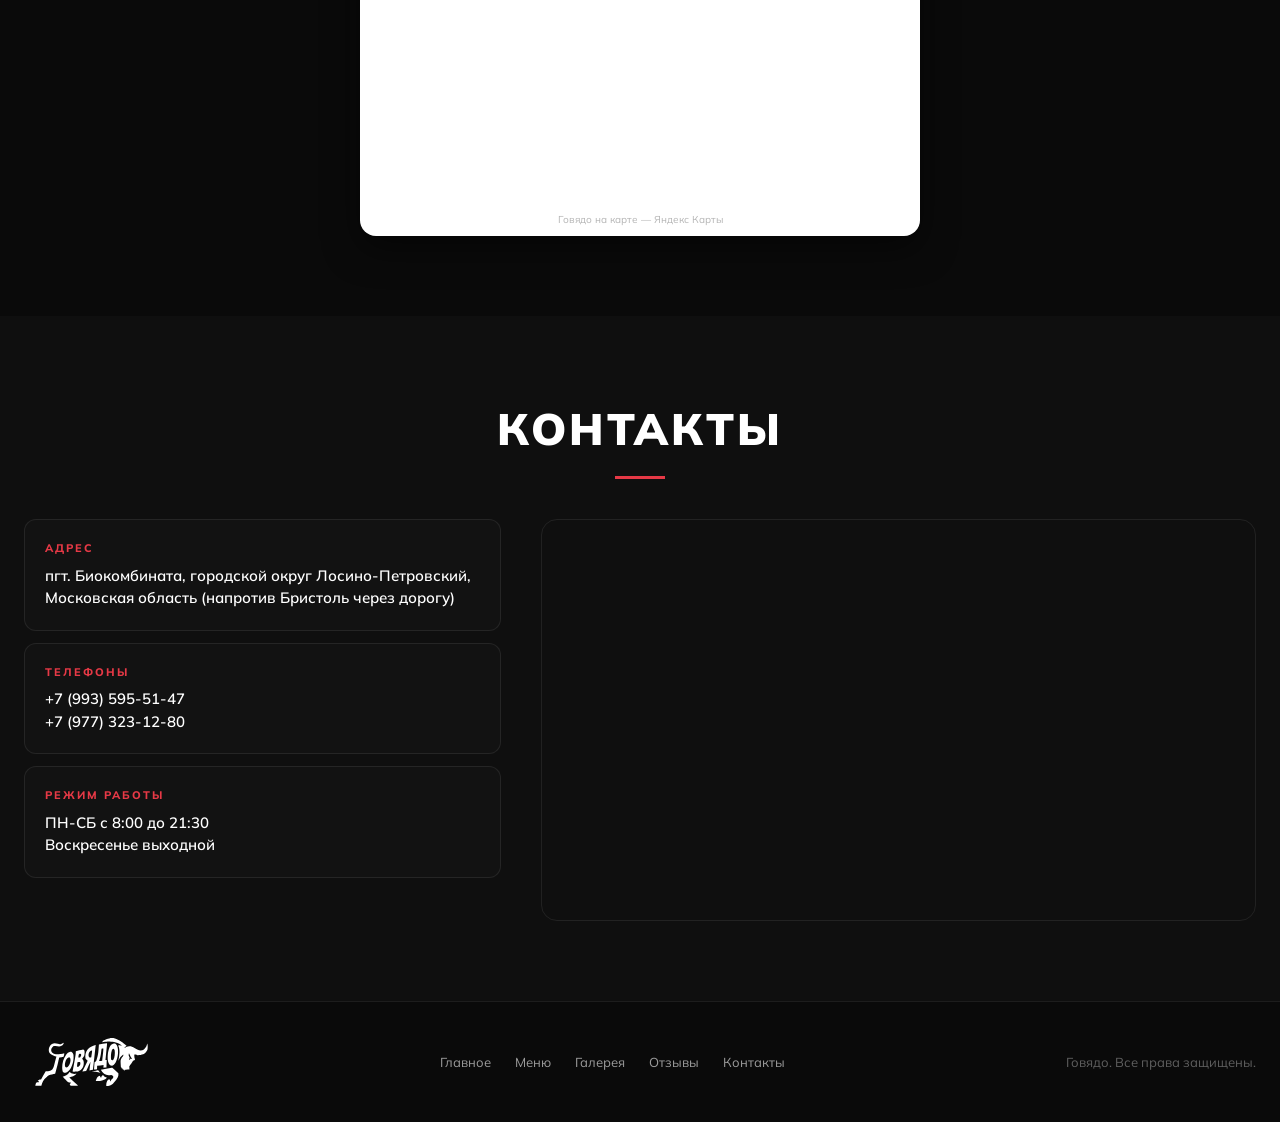
==== commit 27108e2d: "Restore working menu links on homepage" ====
--- a/index.html
+++ b/index.html
@@ -45,7 +45,7 @@
             
             <nav class="nav">
                 <a href="./" class="nav__link">Главное</a>
-                <a href="menu" class="nav__link">Меню</a>
+                <a href="menu.html" class="nav__link">Меню</a>
                 <a href="./#gallery" class="nav__link">Галерея</a>
                 <a href="./#reviews" class="nav__link">Отзывы</a>
                 <a href="./#contacts" class="nav__link">Контакты</a>
@@ -108,7 +108,7 @@
                 Настоящая шаурма на углях, ароматные люля и сочный шашлык.<br>
                 Ставка на честную телятину премиум-класса и локальные фермерские овощи.
             </p>
-            <a href="menu" class="hero__btn">Перейти к меню</a>
+            <a href="menu.html" class="hero__btn">Перейти к меню</a>
         </div>
     </section>
 
@@ -231,7 +231,7 @@
                 </a>
                 <nav class="footer__nav">
                     <a href="#hero">Главное</a>
-                    <a href="menu">Меню</a>
+                    <a href="menu.html">Меню</a>
                     <a href="#gallery">Галерея</a>
                     <a href="#reviews">Отзывы</a>
                     <a href="#contacts">Контакты</a>
@@ -241,6 +241,6 @@
         </div>
     </footer>
 
-    <script src="assets/js/main.js?v=67.3"></script>
+    <script src="assets/js/main.js?v=68.3"></script>
 </body>
 </html>
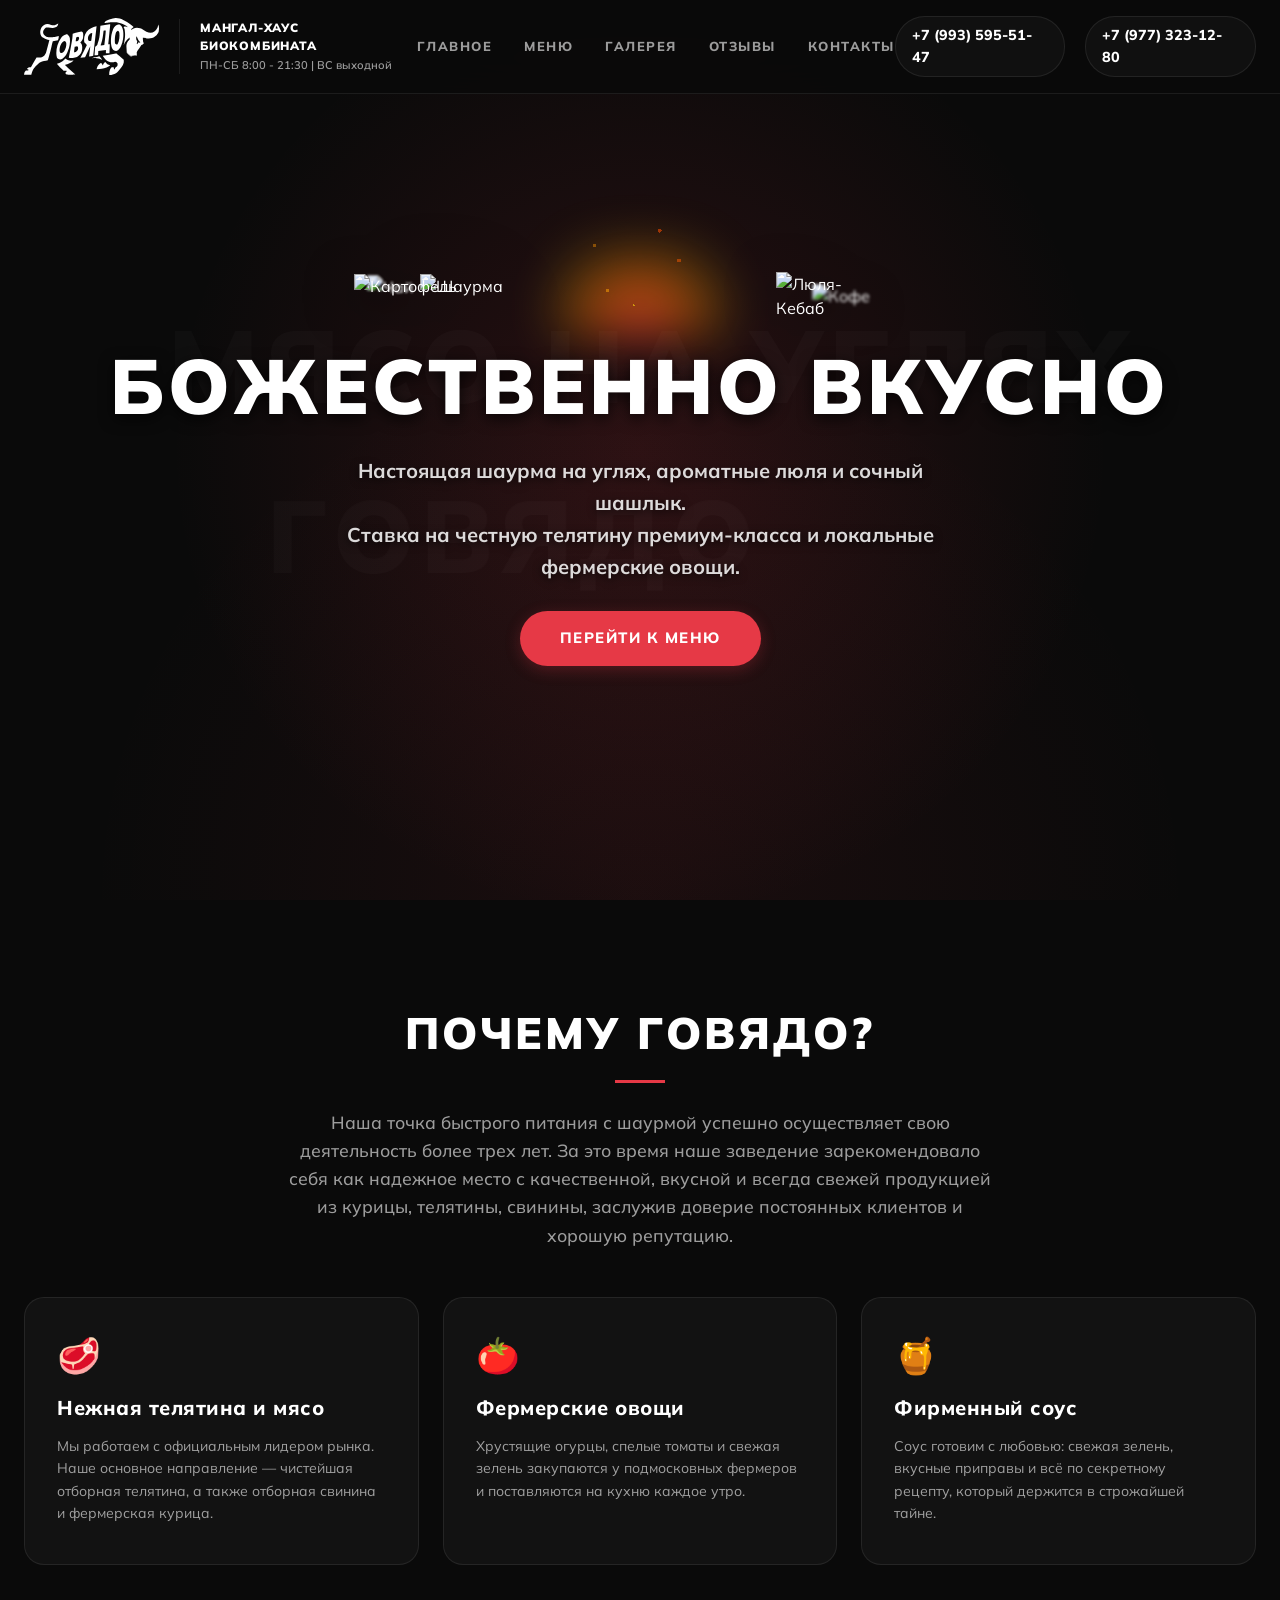
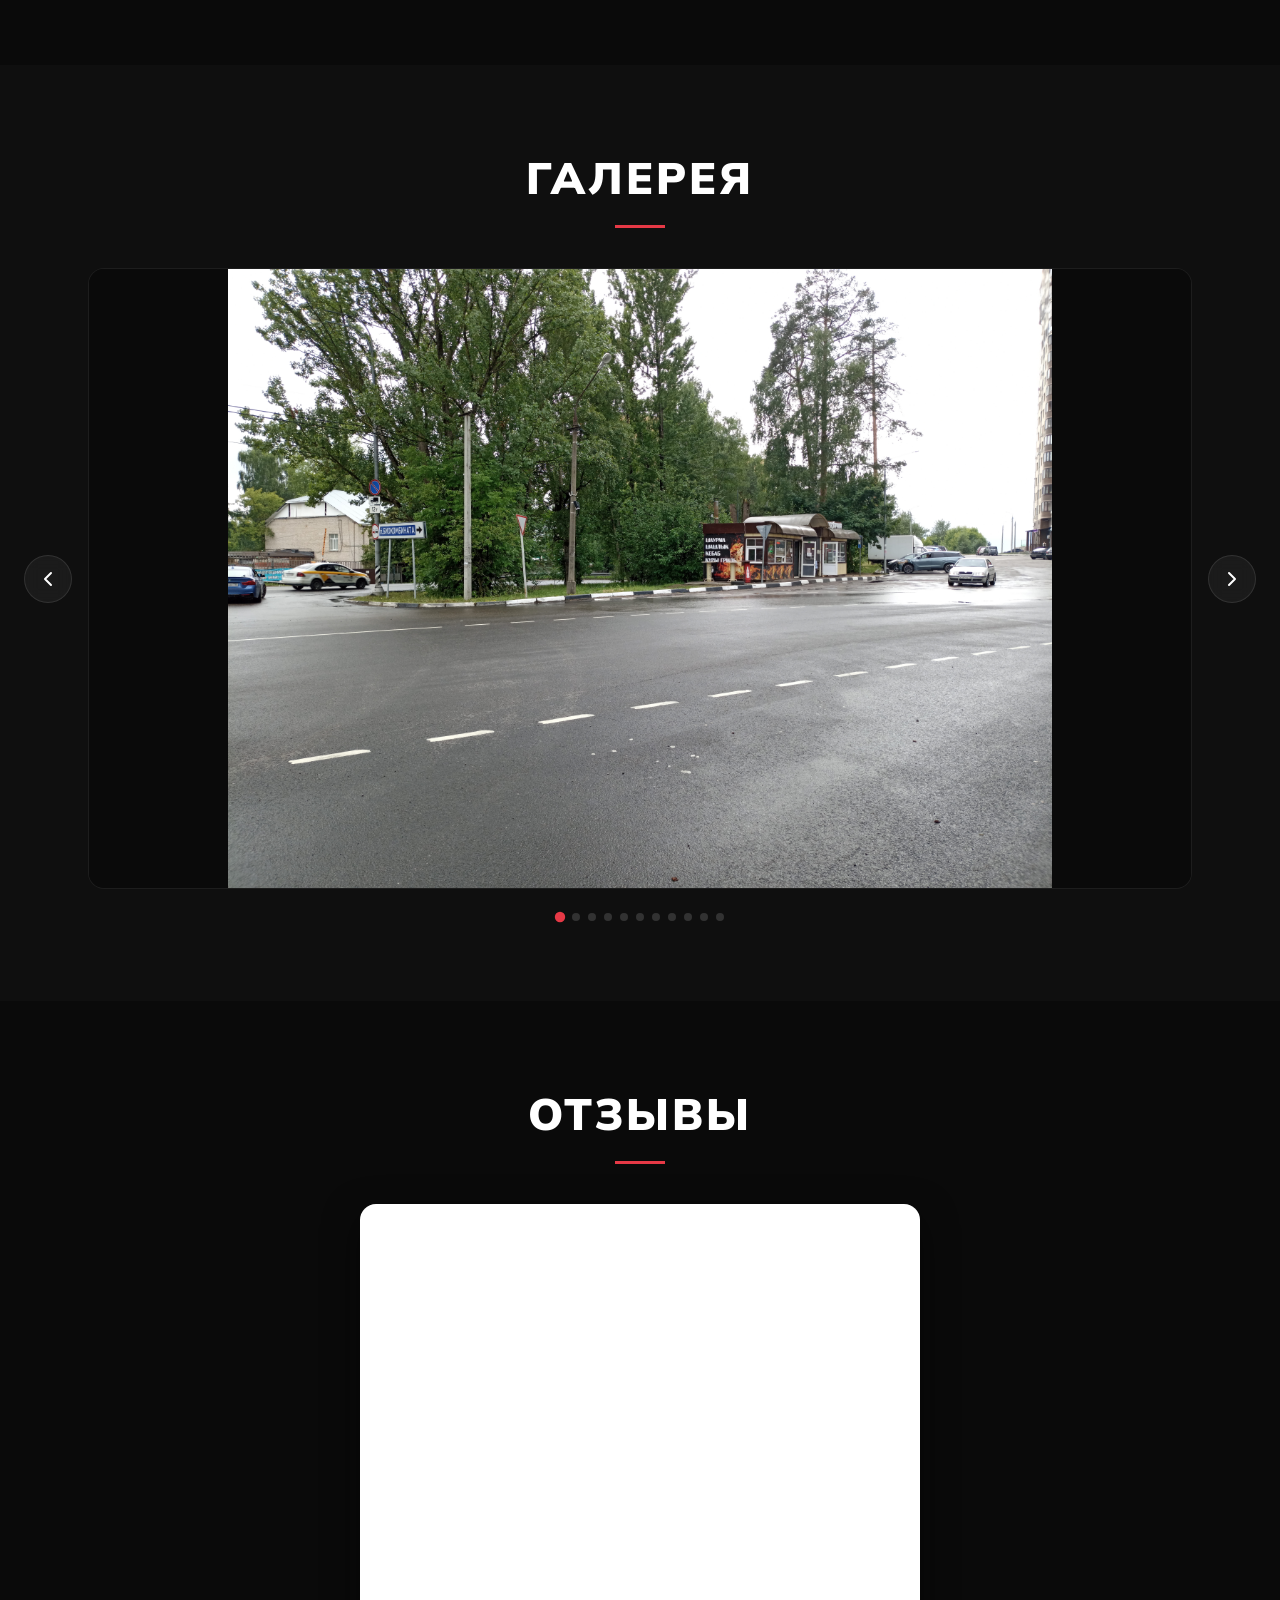
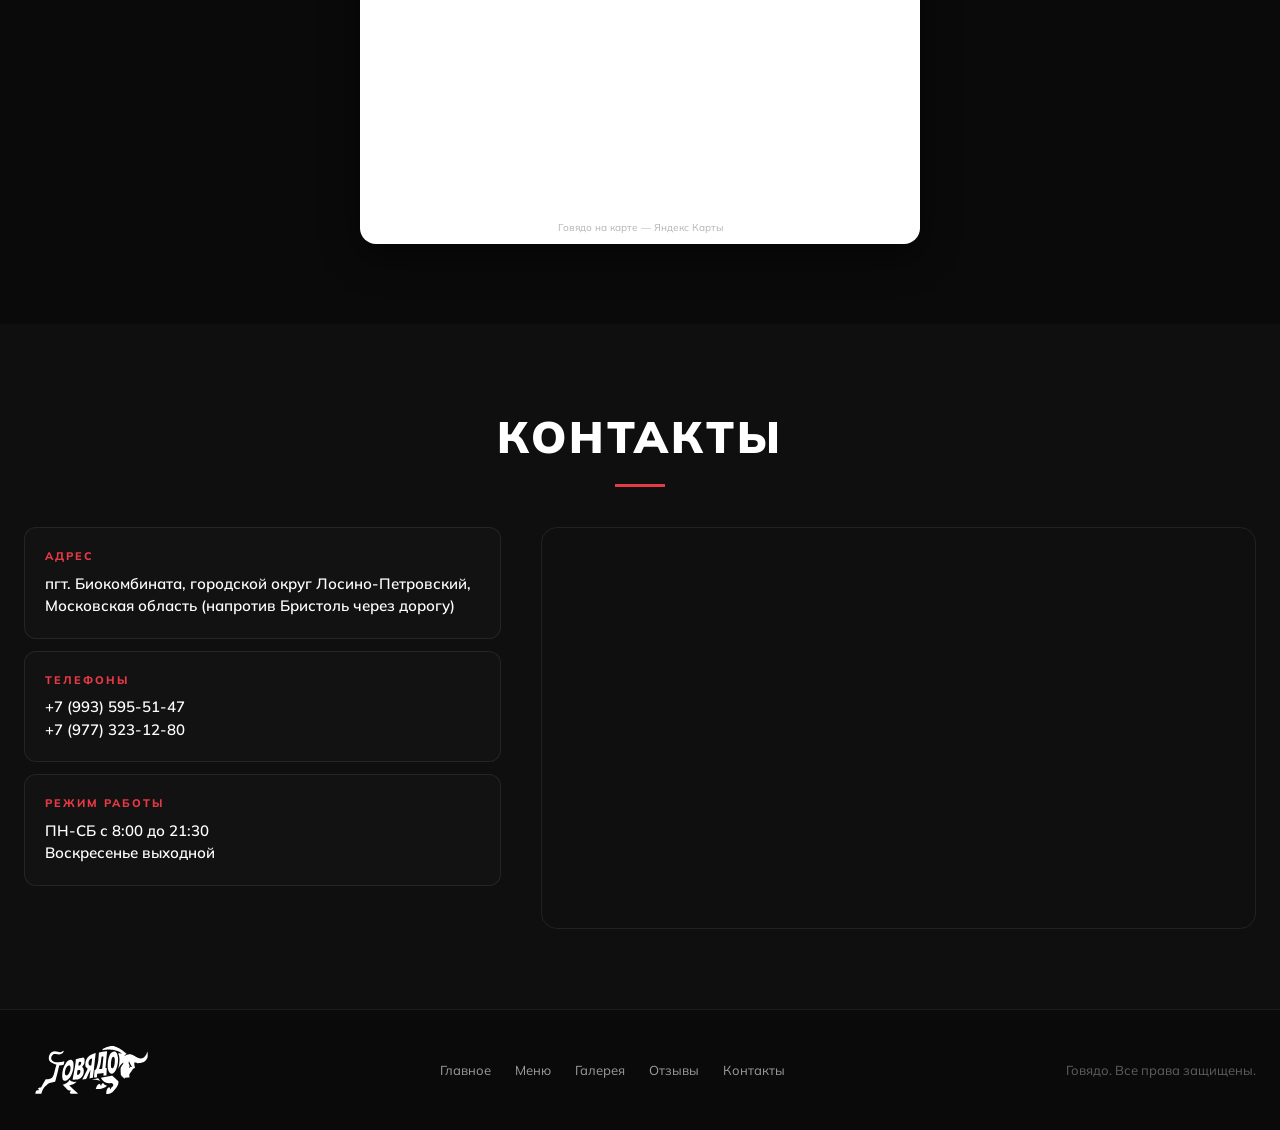
==== commit 48b4b753: "Bust cache for fixed menu JavaScript" ====
--- a/index.html
+++ b/index.html
@@ -2,13 +2,16 @@
 <html lang="ru">
 <head>
     <meta charset="UTF-8">
+    <meta http-equiv="Cache-Control" content="no-cache, no-store, must-revalidate">
+    <meta http-equiv="Pragma" content="no-cache">
+    <meta http-equiv="Expires" content="0">
     <meta name="viewport" content="width=device-width, initial-scale=1.0">
     <title>Главная - Говядо</title>
     <meta name="description" content="Мангал-хаус Говядо в пгт Биокомбината. Премиальное мясо на углях, сочная телятина от Марр Руссия.">
     <link rel="preconnect" href="https://fonts.googleapis.com">
     <link rel="preconnect" href="https://fonts.gstatic.com" crossorigin>
     <link href="https://fonts.googleapis.com/css2?family=Mulish:wght@400;600;700;800;900&display=swap" rel="stylesheet">
-    <link rel="stylesheet" href="assets/css/main.css?v=67.3">
+    <link rel="stylesheet" href="assets/css/main.css?v=20261110.2">
     <link rel="icon" type="image/svg+xml" href="favicon.svg">
 
     <!-- Yandex.Metrika counter -->
@@ -241,6 +244,6 @@
         </div>
     </footer>
 
-    <script src="assets/js/main.js?v=68.3"></script>
+    <script src="assets/js/main.js?v=20261110.3"></script>
 </body>
 </html>
